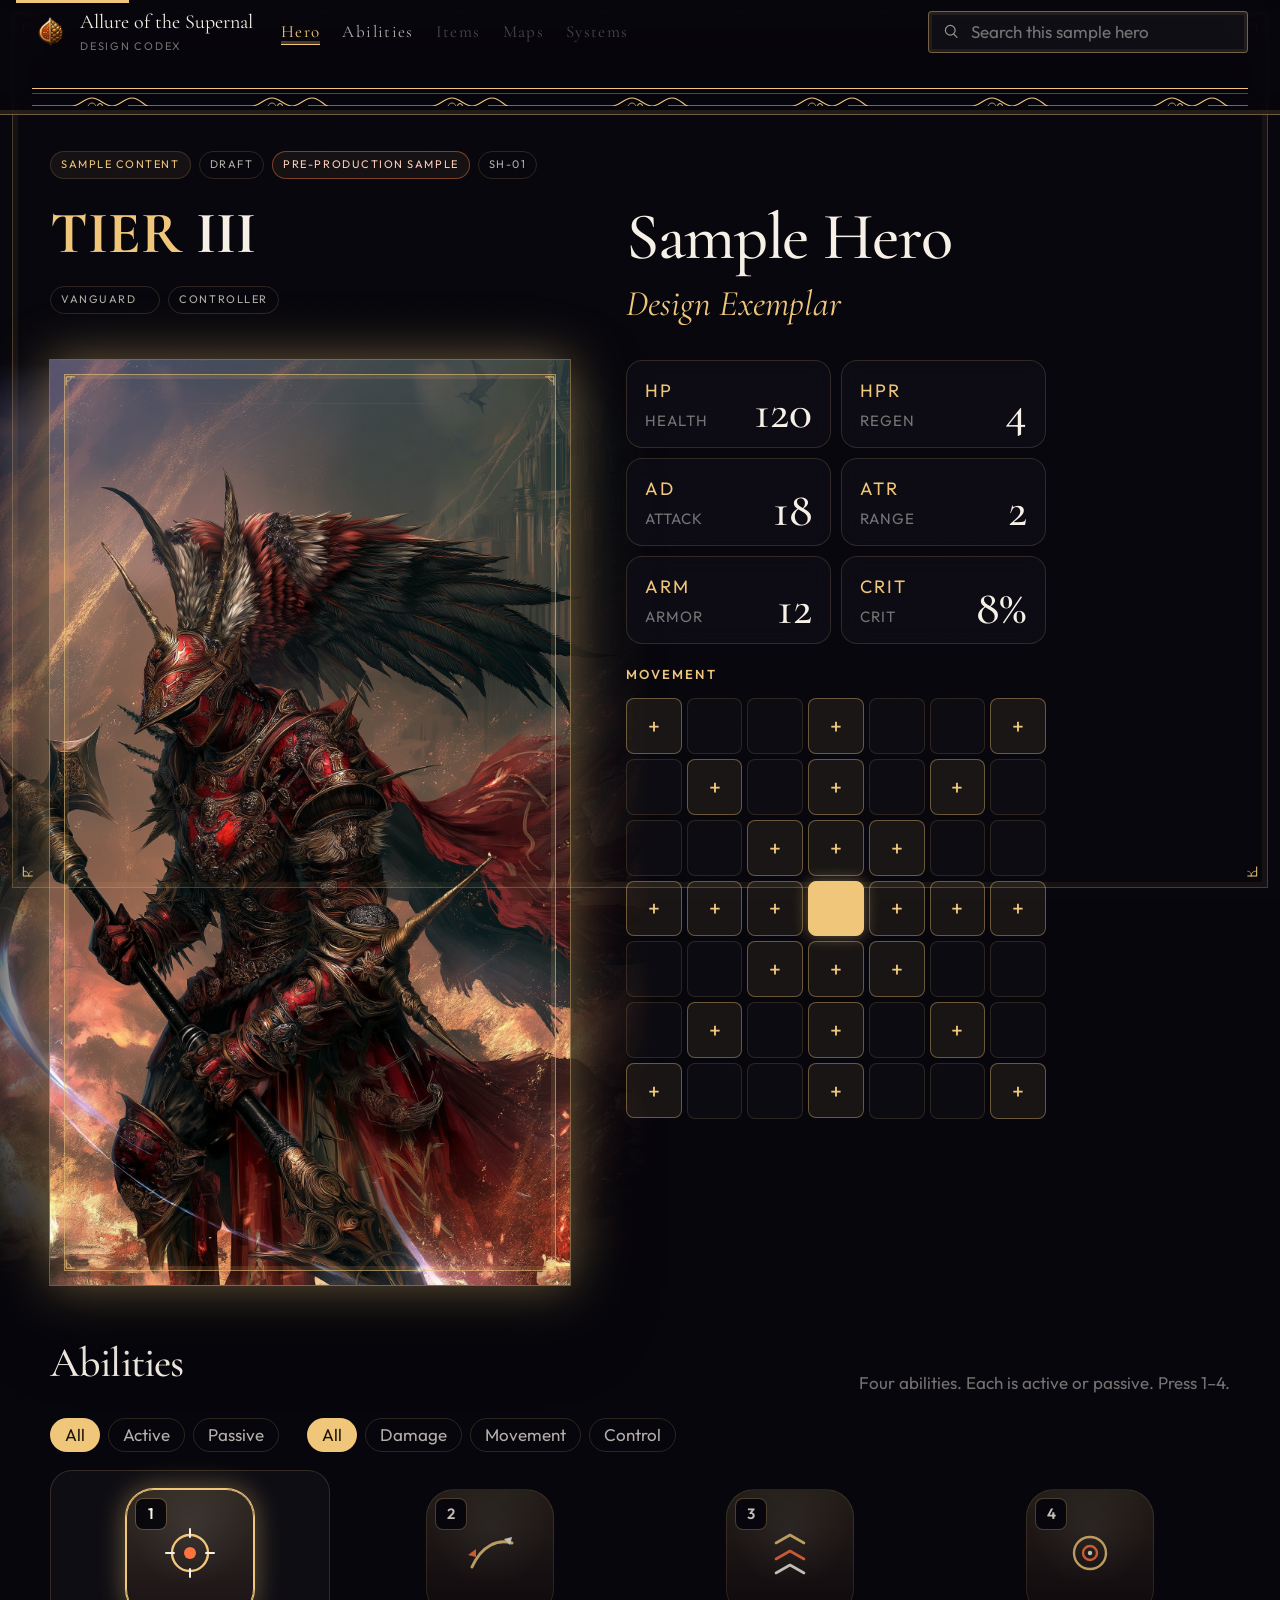
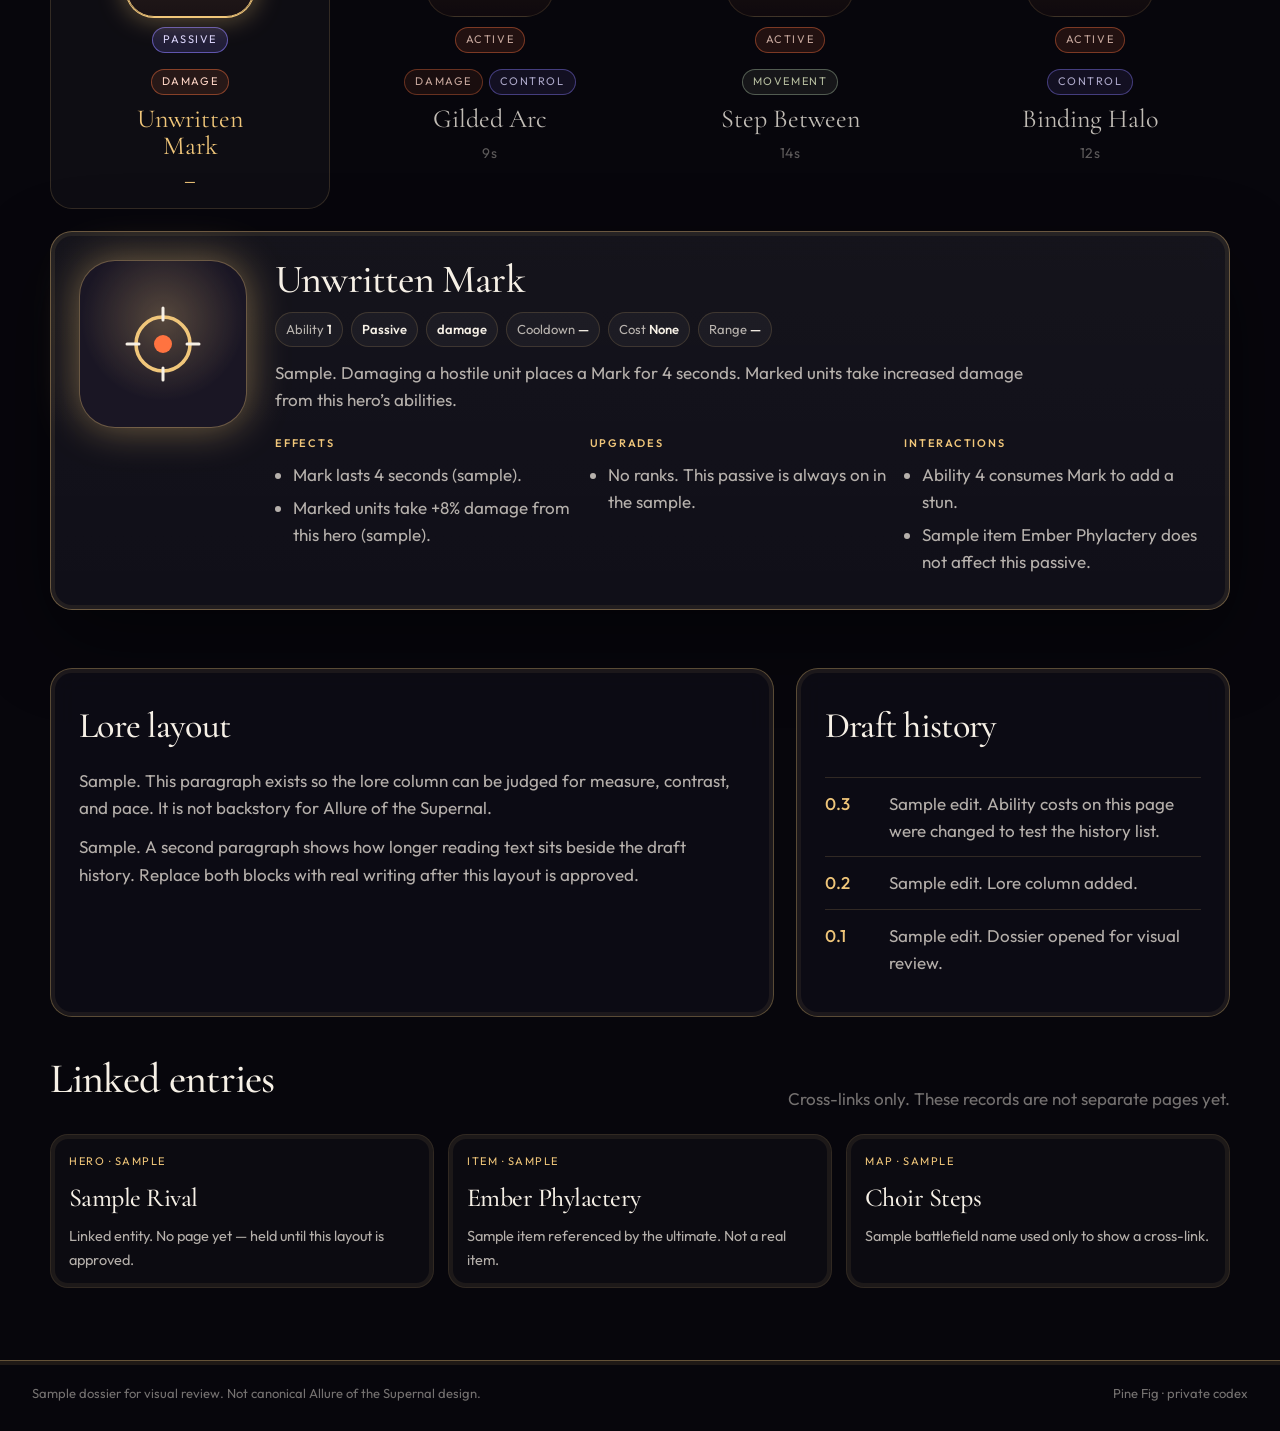
==== AOS wiki/index.html @ 6f5d619f "Initial commit of the Pine Fig studio website. Co-authored-by: Cursor <cursoragent@cursor.com>" ====
<!DOCTYPE html>
<html lang="en">
<head>
<meta charset="UTF-8">
<meta name="viewport" content="width=device-width, initial-scale=1.0">
<title>Sample Hero — Allure of the Supernal Codex</title>
<meta name="description" content="Sample hero page for the Allure of the Supernal design codex. Placeholder content for visual review, not canonical game design.">
<meta name="robots" content="noindex, nofollow">
<link rel="icon" href="../pinefig%20logo.png" type="image/png">
<link rel="preconnect" href="https://fonts.googleapis.com">
<link rel="preconnect" href="https://fonts.gstatic.com" crossorigin>
<link href="https://fonts.googleapis.com/css2?family=Cormorant+Garamond:ital,wght@0,500;0,600;0,700;1,500&family=Outfit:wght@300;400;500;600&display=swap" rel="stylesheet">
<link rel="stylesheet" href="css/design-system.css">
</head>
<body>
<a class="skip" href="#overview">Skip to hero</a>

<header class="nav">
  <a class="brand" href="index.html">
    <img src="../pinefig%20logo.png" alt="">
    <span>
      <span class="name">Allure of the Supernal</span>
      <span class="sub">Design codex</span>
    </span>
  </a>
  <nav class="nav-links" aria-label="Codex">
    <a href="#overview" aria-current="page">Hero</a>
    <a href="#abilities">Abilities</a>
    <span class="soon" title="Held until this hero page is approved">Items</span>
    <span class="soon" title="Held until this hero page is approved">Maps</span>
    <span class="soon" title="Held until this hero page is approved">Systems</span>
  </nav>
  <form class="search" role="search" onsubmit="return false">
    <svg viewBox="0 0 24 24" fill="none" aria-hidden="true"><circle cx="11" cy="11" r="6.5" stroke="currentColor" stroke-width="1.6"/><path d="M16 16.5L20 20.5" stroke="currentColor" stroke-width="1.6" stroke-linecap="round"/></svg>
    <label class="sr-only" for="codex-search">Search this sample hero</label>
    <input id="codex-search" data-search type="search" placeholder="Search this sample hero" autocomplete="off">
    <div class="search-results" data-results></div>
  </form>
</header>

<main>
  <section class="hero wrap" id="overview">
    <div class="kicker" data-kicker></div>
    <div class="title-row">
      <div class="tier-mark" data-tier></div>
      <div class="title-copy">
        <h1 data-name>Sample Hero</h1>
        <p class="epithet" data-epithet></p>
      </div>
    </div>
    <div class="profile-row">
      <div class="portrait-wash" data-wash aria-hidden="true"></div>
      <figure class="portrait" data-portrait></figure>
      <div class="profile-side">
        <div class="stat-sheet" data-snapshot></div>
        <div class="movement" data-movement></div>
      </div>
    </div>
  </section>

  <section class="section wrap" id="abilities">
    <div class="section-head">
      <h2>Abilities</h2>
      <p>Four abilities. Each is active or passive. Press 1–4.</p>
    </div>
    <div class="filters" data-filters>
      <div class="filter-set" data-filter-group="kind">
        <button type="button" data-filter="all" aria-pressed="true">All</button>
        <button type="button" data-filter="active" aria-pressed="false">Active</button>
        <button type="button" data-filter="passive" aria-pressed="false">Passive</button>
      </div>
      <div class="filter-set" data-filter-group="role">
        <button type="button" data-filter="all" aria-pressed="true">All</button>
        <button type="button" data-filter="damage" aria-pressed="false">Damage</button>
        <button type="button" data-filter="movement" aria-pressed="false">Movement</button>
        <button type="button" data-filter="control" aria-pressed="false">Control</button>
      </div>
    </div>
    <div class="ability-dock" data-dock role="tablist" aria-label="Sample abilities"></div>
    <article class="ability-card" data-card></article>
  </section>

  <section class="dossier wrap">
    <article class="panel" id="lore" data-lore></article>
    <article class="panel" id="stats" data-stats></article>
  </section>

  <section class="wrap">
    <div class="section-head">
      <h2>Linked entries</h2>
      <p>Cross-links only. These records are not separate pages yet.</p>
    </div>
    <div class="related" data-related></div>
  </section>
</main>

<footer class="site">
  <span>Sample dossier for visual review. Not canonical Allure of the Supernal design.</span>
  <span>Pine Fig · private codex</span>
</footer>

<script src="data/sample-hero.js"></script>
<script src="js/codex.js"></script>
</body>
</html>
---- AOS wiki/css/design-system.css ----
/* Allure of the Supernal — Design Codex
   Shared visual system for the private encyclopedia.
   First review surface: one sample hero. */

:root {
  --void: #07060c;
  --night: #100e18;
  --panel: rgba(16, 14, 24, 0.72);
  --panel-solid: #14121c;
  --cream: #f6f0e6;
  --cream-dim: rgba(246, 240, 230, 0.72);
  --cream-faint: rgba(246, 240, 230, 0.46);
  --line: rgba(240, 198, 122, 0.16);
  --line-strong: rgba(240, 198, 122, 0.38);
  --gold: #f0c67a;
  --gold-deep: #b8883e;
  --ember: #ff7340;
  --violet: #8b7cff;
  --shadow: 0 30px 80px rgba(0, 0, 0, 0.45);
  --radius: 22px;
  --nav-h: 76px;
  --accent: var(--gold);
  --accent-2: var(--ember);
  --glow: rgba(240, 198, 122, 0.45);
  --serif: "Cormorant Garamond", "Times New Roman", serif;
  --sans: "Outfit", "Segoe UI", sans-serif;
}

* { box-sizing: border-box; }
html { scroll-behavior: smooth; }
body {
  margin: 0;
  min-height: 100vh;
  background:
    radial-gradient(900px 520px at 85% -10%, rgba(255, 115, 64, 0.16), transparent 60%),
    radial-gradient(800px 480px at -10% 20%, rgba(139, 124, 255, 0.14), transparent 55%),
    var(--void);
  color: var(--cream);
  font-family: var(--sans);
  font-size: 17px;
  line-height: 1.6;
  font-weight: 400;
  -webkit-font-smoothing: antialiased;
}
body::before {
  content: "";
  pointer-events: none;
  position: fixed;
  inset: 0;
  opacity: 0.18;
  background-image: url("data:image/svg+xml,%3Csvg xmlns='http://www.w3.org/2000/svg' width='140' height='140'%3E%3Cfilter id='n'%3E%3CfeTurbulence type='fractalNoise' baseFrequency='.85' numOctaves='2' stitchTiles='stitch'/%3E%3C/filter%3E%3Crect width='140' height='140' filter='url(%23n)' opacity='.55'/%3E%3C/svg%3E");
  mix-blend-mode: overlay;
  z-index: 0;
}
body::after {
  content: "";
  pointer-events: none;
  position: fixed;
  inset: 12px;
  z-index: 4;
  border: 1px solid rgba(240, 198, 122, 0.28);
  box-shadow: inset 0 0 0 5px rgba(240, 198, 122, 0.06);
  background:
    url("data:image/svg+xml,%3Csvg xmlns='http://www.w3.org/2000/svg' viewBox='0 0 36 36'%3E%3Cpath d='M3 16V4h12' fill='none' stroke='%23f0c67a' stroke-width='1.3'/%3E%3Cpath d='M3 10c5 0 7-2 7-7' fill='none' stroke='%23f0c67a' stroke-width='1'/%3E%3Cpath d='M10 4c0 4 1.2 6 5 6' fill='none' stroke='%23e8b15a' stroke-width='.8'/%3E%3C/svg%3E") 8px 8px / 28px 28px no-repeat,
    url("data:image/svg+xml,%3Csvg xmlns='http://www.w3.org/2000/svg' viewBox='0 0 36 36'%3E%3Cpath d='M33 16V4H21' fill='none' stroke='%23f0c67a' stroke-width='1.3'/%3E%3Cpath d='M33 10c-5 0-7-2-7-7' fill='none' stroke='%23f0c67a' stroke-width='1'/%3E%3Cpath d='M26 4c0 4-1.2 6-5 6' fill='none' stroke='%23e8b15a' stroke-width='.8'/%3E%3C/svg%3E") calc(100% - 8px) 8px / 28px 28px no-repeat,
    url("data:image/svg+xml,%3Csvg xmlns='http://www.w3.org/2000/svg' viewBox='0 0 36 36'%3E%3Cpath d='M3 20v12h12' fill='none' stroke='%23f0c67a' stroke-width='1.3'/%3E%3Cpath d='M3 26c5 0 7 2 7 7' fill='none' stroke='%23f0c67a' stroke-width='1'/%3E%3Cpath d='M10 32c0-4 1.2-6 5-6' fill='none' stroke='%23e8b15a' stroke-width='.8'/%3E%3C/svg%3E") 8px calc(100% - 8px) / 28px 28px no-repeat,
    url("data:image/svg+xml,%3Csvg xmlns='http://www.w3.org/2000/svg' viewBox='0 0 36 36'%3E%3Cpath d='M33 20v12H21' fill='none' stroke='%23f0c67a' stroke-width='1.3'/%3E%3Cpath d='M33 26c-5 0-7 2-7 7' fill='none' stroke='%23f0c67a' stroke-width='1'/%3E%3Cpath d='M26 32c0-4-1.2-6-5-6' fill='none' stroke='%23e8b15a' stroke-width='.8'/%3E%3C/svg%3E") calc(100% - 8px) calc(100% - 8px) / 28px 28px no-repeat;
}
img { max-width: 100%; display: block; }
button, input { font: inherit; color: inherit; }
a { color: inherit; }
h1, h2, h3, .display {
  font-family: var(--serif);
  font-weight: 500;
  letter-spacing: -0.02em;
  margin: 0;
}

.skip {
  position: absolute;
  left: 16px;
  top: -40px;
  background: var(--gold);
  color: var(--void);
  padding: 8px 12px;
  z-index: 50;
}
.skip:focus { top: 12px; }
.sr-only {
  position: absolute;
  width: 1px;
  height: 1px;
  padding: 0;
  margin: -1px;
  overflow: hidden;
  clip: rect(0, 0, 0, 0);
  white-space: nowrap;
  border: 0;
}

/* ---------- nav ---------- */
.nav {
  position: sticky;
  top: 0;
  z-index: 30;
  height: auto;
  min-height: var(--nav-h);
  display: flex;
  flex-wrap: wrap;
  align-items: center;
  gap: 28px 28px;
  padding: 8px 32px 0;
  background: rgba(7, 6, 12, 0.78);
  backdrop-filter: blur(16px);
  border-bottom: 1px solid rgba(240, 198, 122, 0.45);
  box-shadow: inset 0 -4px 0 rgba(240, 198, 122, 0.12);
}
.nav::after {
  content: "";
  flex: 1 0 100%;
  height: 22px;
  margin: 0 0 8px;
  pointer-events: none;
  background:
    linear-gradient(var(--gold), var(--gold)) center 4px / 100% 1px no-repeat,
    linear-gradient(rgba(240, 198, 122, 0.35), rgba(240, 198, 122, 0.35)) center 9px / 100% 1px no-repeat,
    url("data:image/svg+xml,%3Csvg xmlns='http://www.w3.org/2000/svg' viewBox='0 0 180 22'%3E%3Cpath d='M0 11h62' stroke='%23f0c67a' stroke-width='1'/%3E%3Cpath d='M118 11h62' stroke='%23f0c67a' stroke-width='1'/%3E%3Cpath d='M62 11c8 0 12-8 20-8s12 8 20 8 12-8 20-8 12 8 16 8' fill='none' stroke='%23f0c67a' stroke-width='1.15'/%3E%3Cpath d='M78 11c2-4 6-4 8 0s6 4 8 0' fill='none' stroke='%23e8b15a' stroke-width='.8'/%3E%3Ccircle cx='90' cy='11' r='2.4' fill='none' stroke='%23f0c67a' stroke-width='1'/%3E%3C/svg%3E") center 11px / 180px 22px repeat-x;
}
.brand {
  display: flex;
  align-items: center;
  gap: 12px;
  text-decoration: none;
  min-width: max-content;
}
.brand img {
  width: 36px;
  height: 36px;
  border-radius: 8px;
  object-fit: cover;
}
.brand .name {
  font-family: var(--serif);
  font-size: 20px;
  line-height: 1;
}
.brand .sub {
  display: block;
  margin-top: 3px;
  font-family: var(--sans);
  font-size: 11px;
  letter-spacing: 0.16em;
  text-transform: uppercase;
  color: var(--cream-faint);
}
.nav-links {
  display: flex;
  gap: 22px;
  align-items: center;
}
.nav-links a,
.nav-links span {
  text-decoration: none;
  font-family: var(--serif);
  font-size: 17px;
  letter-spacing: 0.08em;
  color: var(--cream-dim);
}
.nav-links a[aria-current="page"] {
  color: var(--gold);
  box-shadow: inset 0 -1px 0 var(--gold), inset 0 -4px 0 rgba(240, 198, 122, 0.28);
}
.nav-links .soon {
  opacity: 0.38;
  cursor: default;
}
.search {
  margin-left: auto;
  position: relative;
  width: min(320px, 34vw);
}
.search input {
  width: 100%;
  height: 42px;
  border-radius: 4px;
  border: 1px solid rgba(240, 198, 122, 0.45);
  box-shadow: inset 0 0 0 3px rgba(240, 198, 122, 0.08);
  background: rgba(255, 255, 255, 0.04);
  padding: 0 16px 0 42px;
  outline: none;
}
.search input:focus { border-color: var(--line-strong); box-shadow: 0 0 0 4px rgba(240, 198, 122, 0.08); }
.search svg {
  position: absolute;
  left: 14px;
  top: 11px;
  width: 18px;
  height: 18px;
  opacity: 0.6;
}
.search-results {
  position: absolute;
  top: calc(100% + 8px);
  left: 0;
  right: 0;
  background: #16141f;
  border: 1px solid var(--line-strong);
  border-radius: 16px;
  padding: 8px;
  box-shadow: var(--shadow);
  display: none;
}
.search-results.open { display: block; }
.search-results button {
  width: 100%;
  text-align: left;
  background: transparent;
  border: 0;
  border-radius: 10px;
  padding: 10px 12px;
  cursor: pointer;
}
.search-results button:hover,
.search-results button:focus { background: rgba(240, 198, 122, 0.08); }
.search-results small {
  display: block;
  color: var(--cream-faint);
  letter-spacing: 0.08em;
  text-transform: uppercase;
  font-size: 10px;
}

/* ---------- layout ---------- */
.wrap {
  width: min(1180px, calc(100% - 64px));
  margin: 0 auto;
}
main { position: relative; z-index: 1; }

.kicker {
  display: flex;
  flex-wrap: wrap;
  gap: 8px;
  align-items: center;
  margin-bottom: 28px;
}
.chip {
  display: inline-flex;
  align-items: center;
  gap: 6px;
  height: 28px;
  padding: 0 10px;
  border-radius: 999px;
  border: 1px solid var(--line);
  background: rgba(240, 198, 122, 0.06);
  color: var(--gold);
  font-size: 11px;
  letter-spacing: 0.14em;
  text-transform: uppercase;
}
.chip.ghost {
  color: var(--cream-dim);
  background: transparent;
}
.chip.ember { color: #ffd0bf; border-color: rgba(255, 115, 64, 0.45); }

/* ---------- hero ---------- */
.hero {
  display: block;
  padding: 36px 0 8px;
}
.title-row,
.profile-row {
  display: grid;
  grid-template-columns: minmax(360px, 520px) minmax(0, 1fr);
  column-gap: 56px;
  align-items: start;
}
.title-row { margin-bottom: 28px; }
.title-copy { text-align: left; max-width: 420px; }
.hero h1 {
  font-size: clamp(52px, 5.2vw, 76px);
  line-height: 0.9;
  color: var(--cream);
  margin: 0;
}
.hero .epithet {
  margin: 8px 0 0;
  font-family: var(--serif);
  font-style: italic;
  font-size: clamp(26px, 3vw, 36px);
  color: var(--gold);
}
.tier-mark {
  display: flex;
  flex-direction: column;
  align-items: flex-start;
  gap: 12px;
}
.tier-line {
  display: flex;
  align-items: baseline;
  gap: 14px;
}
.tier-mark .tier-word,
.tier-mark .tier-num {
  font-family: var(--serif);
  font-size: clamp(46px, 4.6vw, 68px);
  font-weight: 700;
  font-style: normal;
  font-variant-numeric: lining-nums;
  line-height: 0.9;
  letter-spacing: 0;
}
.role-stack {
  display: grid;
  grid-template-columns: 1fr 1fr;
  gap: 8px;
  width: max-content;
  margin-top: 14px;
}
.tier-mark .tier-word {
  text-transform: uppercase;
  color: var(--gold);
}
.tier-mark .tier-num { color: var(--cream); }
.pips { display: inline-flex; gap: 7px; }
.pips i {
  width: 16px;
  height: 16px;
  border-radius: 4px;
  border: 1px solid var(--line-strong);
  background: transparent;
}
.pips i.on {
  background: var(--gold);
  border-color: var(--gold);
  box-shadow: 0 0 10px var(--glow);
}
.profile-row {
  position: relative;
  align-items: stretch;
  isolation: isolate;
}
.portrait-wash {
  position: absolute;
  inset: 0;
  z-index: 0;
  pointer-events: none;
  overflow: visible;
}
.portrait-wash img {
  position: absolute;
  opacity: 0.62;
  -webkit-mask-image:
    linear-gradient(to right, transparent 0%, #000 7%, #000 82%, transparent 100%),
    linear-gradient(to bottom, transparent 0%, #000 8%, #000 82%, transparent 100%);
  -webkit-mask-composite: source-in;
  mask-image:
    linear-gradient(to right, transparent 0%, #000 7%, #000 72%, transparent 100%),
    linear-gradient(to bottom, transparent 0%, #000 8%, #000 72%, transparent 100%);
  mask-composite: intersect;
}
.profile-side {
  display: flex;
  flex-direction: column;
  justify-content: flex-start;
  gap: 20px;
  min-width: 0;
  min-height: 100%;
  position: relative;
  z-index: 1;
}
.stat-sheet {
  display: flex;
  flex-direction: column;
  gap: 10px;
  width: 100%;
}
.stat-row {
  display: grid;
  grid-template-columns: 1fr 1fr;
  gap: 10px;
}
.stat-pill {
  display: flex;
  align-items: flex-end;
  justify-content: space-between;
  gap: 12px;
  padding: 16px 18px 14px;
  border-radius: 16px;
  background: var(--panel);
  border: 1px solid var(--line);
  backdrop-filter: blur(10px);
}
.stat-pill .code {
  display: block;
  font-size: 18px;
  letter-spacing: 0.12em;
  text-transform: uppercase;
  color: var(--gold);
}
.stat-pill .name {
  display: block;
  margin-top: 3px;
  font-size: 15px;
  letter-spacing: 0.06em;
  text-transform: uppercase;
  color: var(--cream-faint);
}
.stat-pill strong {
  font-family: var(--serif);
  font-size: 48px;
  font-weight: 500;
  line-height: 0.85;
}
.movement {
  position: relative;
  display: flex;
  flex-direction: column;
  align-items: flex-start;
  gap: 14px;
}
.movement p {
  position: fixed;
  z-index: 40;
  margin: 0;
  max-width: 260px;
  padding: 8px 12px;
  border-radius: 10px;
  border: 1px solid var(--line-strong);
  background: #16141f;
  color: var(--cream);
  font-size: 14px;
  line-height: 1.4;
  opacity: 0;
  pointer-events: none;
  transform: translate(-50%, calc(-100% - 14px));
}
.movement:hover p,
.movement:focus-within p { opacity: 1; }
.movement h3 {
  font-family: var(--sans);
  font-size: 13px;
  font-weight: 560;
  letter-spacing: 0.16em;
  text-transform: uppercase;
  color: var(--gold);
}
.board {
  display: grid;
  grid-template-columns: repeat(7, minmax(0, 1fr));
  width: min(100%, 420px);
  gap: 5px;
}
.stat-sheet { max-width: 420px; }
.board span {
  width: 100%;
  aspect-ratio: 1;
  display: grid;
  place-items: center;
  border-radius: 8px;
  border: 1px solid rgba(240, 198, 122, 0.14);
  background: rgba(255, 255, 255, 0.025);
  color: var(--gold);
  font-size: 22px;
  line-height: 1;
}
.board span.reach {
  border-color: var(--line-strong);
  background: rgba(240, 198, 122, 0.08);
}
.board span.origin {
  background: var(--gold);
  border-color: var(--gold);
  color: #1a140c;
  box-shadow: 0 0 16px var(--glow);
}

.portrait {
  position: relative;
  width: 100%;
  margin: 0;
  aspect-ratio: 9 / 16;
  height: auto;
  border-radius: 0;
  overflow: hidden;
  z-index: 1;
  box-shadow:
    0 0 0 1px var(--line-strong),
    0 0 48px var(--glow),
    var(--shadow);
}
.portrait img {
  position: absolute;
  inset: 0;
  width: 100%;
  height: 100%;
  object-fit: cover;
  object-position: center 18%;
  transform: none;
}
.portrait::before {
  content: "";
  position: absolute;
  inset: 14px;
  z-index: 2;
  pointer-events: none;
  box-shadow: inset 0 0 0 1px rgba(240, 198, 122, 0.55), inset 0 0 0 5px rgba(240, 198, 122, 0.12);
  background:
    url("data:image/svg+xml,%3Csvg xmlns='http://www.w3.org/2000/svg' viewBox='0 0 36 36'%3E%3Cpath d='M3 16V4h12' fill='none' stroke='%23f0c67a' stroke-width='1.3'/%3E%3Cpath d='M3 10c5 0 7-2 7-7' fill='none' stroke='%23f0c67a' stroke-width='1'/%3E%3C/svg%3E") 0 0 / 26px 26px no-repeat,
    url("data:image/svg+xml,%3Csvg xmlns='http://www.w3.org/2000/svg' viewBox='0 0 36 36'%3E%3Cpath d='M33 16V4H21' fill='none' stroke='%23f0c67a' stroke-width='1.3'/%3E%3Cpath d='M33 10c-5 0-7-2-7-7' fill='none' stroke='%23f0c67a' stroke-width='1'/%3E%3C/svg%3E") 100% 0 / 26px 26px no-repeat,
    url("data:image/svg+xml,%3Csvg xmlns='http://www.w3.org/2000/svg' viewBox='0 0 36 36'%3E%3Cpath d='M3 20v12h12' fill='none' stroke='%23f0c67a' stroke-width='1.3'/%3E%3Cpath d='M3 26c5 0 7 2 7 7' fill='none' stroke='%23f0c67a' stroke-width='1'/%3E%3C/svg%3E") 0 100% / 26px 26px no-repeat,
    url("data:image/svg+xml,%3Csvg xmlns='http://www.w3.org/2000/svg' viewBox='0 0 36 36'%3E%3Cpath d='M33 20v12H21' fill='none' stroke='%23f0c67a' stroke-width='1.3'/%3E%3Cpath d='M33 26c-5 0-7 2-7 7' fill='none' stroke='%23f0c67a' stroke-width='1'/%3E%3C/svg%3E") 100% 100% / 26px 26px no-repeat;
}
/* ---------- abilities ---------- */
.section {
  padding: 36px 0 10px;
}
.section-head {
  display: flex;
  justify-content: space-between;
  align-items: flex-end;
  gap: 20px;
  margin-bottom: 22px;
}
.section-head h2 { font-size: 42px; }
.section-head p { margin: 0; color: var(--cream-faint); max-width: 42ch; text-align: right; }
.filters {
  display: flex;
  flex-wrap: wrap;
  align-items: center;
  gap: 18px 28px;
  margin-bottom: 18px;
}
.filter-set { display: flex; flex-wrap: wrap; gap: 8px; }
.filters button {
  height: 34px;
  padding: 0 14px;
  border-radius: 999px;
  border: 1px solid var(--line);
  background: transparent;
  color: var(--cream-dim);
  cursor: pointer;
}
.filters button[aria-pressed="true"] {
  background: var(--gold);
  color: #1a140c;
  border-color: transparent;
}

.ability-dock {
  display: grid;
  grid-template-columns: repeat(4, minmax(0, 1fr));
  gap: 28px 20px;
  align-items: start;
  margin-top: 8px;
}
.ability-key {
  appearance: none;
  width: 100%;
  padding: 18px 12px 16px;
  border: 1px solid transparent;
  border-radius: 22px;
  background: transparent;
  cursor: pointer;
  display: flex;
  flex-direction: column;
  align-items: center;
  gap: 10px;
  text-align: center;
  opacity: 0.78;
  transition: opacity 0.2s ease, border-color 0.2s ease, background 0.2s ease;
}
.ability-key:hover { opacity: 1; }
.ability-key[aria-pressed="true"] {
  opacity: 1;
  border-color: var(--line);
  background: rgba(255, 255, 255, 0.03);
}
.ability-key .icon {
  position: relative;
  width: 128px;
  height: 128px;
  border-radius: 28px;
  display: grid;
  place-items: center;
  background:
    radial-gradient(circle at 50% 30%, rgba(255, 255, 255, 0.08), transparent 55%),
    linear-gradient(180deg, rgba(240, 198, 122, 0.16), rgba(255, 115, 64, 0.05));
  border: 1px solid var(--line);
}
.ability-key[aria-pressed="true"] .icon {
  border-color: var(--gold);
  box-shadow: 0 0 0 1px var(--gold), 0 0 28px var(--glow);
}
.ability-key svg { width: 64px; height: 64px; }
.slot-square {
  position: absolute;
  top: 8px;
  left: 8px;
  width: 32px;
  height: 32px;
  border-radius: 8px;
  display: flex;
  align-items: center;
  justify-content: center;
  padding: 0;
  font-family: var(--sans);
  font-size: 15px;
  font-weight: 600;
  font-variant-numeric: lining-nums;
  line-height: 1;
  color: var(--cream);
  background: rgba(7, 6, 12, 0.92);
  border: 1px solid var(--line-strong);
}
.tag-groups {
  display: flex;
  flex-direction: column;
  align-items: center;
  gap: 16px;
}
.tag-row {
  display: flex;
  flex-wrap: wrap;
  justify-content: center;
  gap: 6px;
}
.ability-key .kind,
.ability-key .tag {
  display: inline-flex;
  align-items: center;
  justify-content: center;
  height: 26px;
  padding: 0 10px;
  border-radius: 999px;
  border: 1px solid var(--line);
  font-size: 11px;
  letter-spacing: 0.14em;
  text-transform: uppercase;
}
.ability-key .tag-damage {
  color: #ffd7c8;
  border-color: rgba(255, 115, 64, 0.45);
  background: rgba(255, 115, 64, 0.1);
}
.ability-key .tag-movement {
  color: #e7f0c8;
  border-color: rgba(169, 191, 160, 0.55);
  background: rgba(169, 191, 160, 0.12);
}
.ability-key .tag-control {
  color: #ddd7ff;
  border-color: rgba(139, 124, 255, 0.55);
  background: rgba(139, 124, 255, 0.12);
}
.ability-key[data-kind="active"] .kind {
  color: #ffd7c8;
  border-color: rgba(255, 115, 64, 0.55);
  background: rgba(255, 115, 64, 0.14);
}
.ability-key[data-kind="passive"] .kind {
  color: #ddd7ff;
  border-color: rgba(139, 124, 255, 0.6);
  background: rgba(139, 124, 255, 0.16);
}
.ability-key .ability-name {
  display: block;
  margin: 0;
  max-width: 12ch;
  font-family: var(--serif);
  font-size: 26px;
  line-height: 1.05;
  color: var(--cream);
}
.ability-key .ability-cd {
  display: block;
  margin: 0;
  font-size: 14px;
  letter-spacing: 0.04em;
  color: var(--cream-faint);
}
.ability-key[aria-pressed="true"] .ability-name,
.ability-key[aria-pressed="true"] .ability-cd { color: var(--gold); }
.ability-key.is-dim { opacity: 0.38; }

.ability-card {
  margin-top: 22px;
  display: grid;
  grid-template-columns: 168px 1fr;
  gap: 28px;
  padding: 28px;
  border-radius: var(--radius);
  background:
    linear-gradient(180deg, rgba(255, 255, 255, 0.035), rgba(255, 255, 255, 0.015)),
    var(--panel);
  border: 1px solid rgba(240, 198, 122, 0.4);
  box-shadow: var(--shadow), inset 0 0 0 4px rgba(240, 198, 122, 0.08);
  backdrop-filter: blur(18px);
  min-height: 320px;
}
.ability-card .hero-icon {
  width: 168px;
  height: 168px;
  border-radius: 36px;
  display: grid;
  place-items: center;
  background:
    radial-gradient(circle at 50% 35%, rgba(240, 198, 122, 0.28), transparent 60%),
    #1a1624;
  border: 1px solid var(--line-strong);
  box-shadow: 0 0 40px var(--glow);
}
.ability-card .hero-icon svg { width: 96px; height: 96px; }
.ability-card h3 {
  font-size: 40px;
  line-height: 0.95;
}
.meta {
  display: flex;
  flex-wrap: wrap;
  gap: 8px;
  margin: 14px 0 12px;
}
.meta span {
  padding: 6px 10px;
  border-radius: 999px;
  background: rgba(255, 255, 255, 0.04);
  border: 1px solid var(--line);
  font-size: 13px;
  color: var(--cream-dim);
}
.meta strong { color: var(--cream); font-weight: 560; }
.ability-card .desc { margin: 0; max-width: 68ch; color: var(--cream-dim); }
.detail-grid {
  display: grid;
  grid-template-columns: repeat(3, 1fr);
  gap: 18px;
  margin-top: 22px;
}
.detail-grid h4 {
  margin: 0 0 8px;
  font-family: var(--sans);
  font-size: 11px;
  font-weight: 560;
  letter-spacing: 0.16em;
  text-transform: uppercase;
  color: var(--gold);
}
.detail-grid ul { margin: 0; padding-left: 18px; color: var(--cream-dim); }
.detail-grid li { margin: 6px 0; }
.ability-card.is-fading { opacity: 0.35; }
@media (prefers-reduced-motion: no-preference) {
  .ability-card { transition: opacity 0.18s ease; }
}

/* ---------- dossier ---------- */
.dossier {
  display: grid;
  grid-template-columns: 1.25fr 0.75fr;
  gap: 22px;
  padding: 48px 0 28px;
}
.panel,
.related article {
  box-shadow: inset 0 0 0 4px rgba(240, 198, 122, 0.07);
}
.panel {
  padding: 28px;
  border-radius: var(--radius);
  background: var(--panel);
  border: 1px solid rgba(240, 198, 122, 0.34);
  backdrop-filter: blur(14px);
}
.panel h2 { font-size: 36px; margin-bottom: 12px; }
.panel p { color: var(--cream-dim); margin: 0 0 12px; }
.meters { display: flex; flex-direction: column; gap: 14px; margin-top: 8px; }
.meter { display: grid; grid-template-columns: 92px 1fr 36px; gap: 10px; align-items: center; }
.meter span { font-size: 13px; letter-spacing: 0.08em; text-transform: uppercase; color: var(--cream-faint); }
.meter i {
  display: block;
  height: 8px;
  border-radius: 99px;
  background: rgba(255, 255, 255, 0.06);
  overflow: hidden;
}
.meter i b {
  display: block;
  height: 100%;
  width: 0;
  border-radius: inherit;
  background: linear-gradient(90deg, var(--gold-deep), var(--gold), var(--ember));
  box-shadow: 0 0 12px var(--glow);
}
.meter em { font-style: normal; font-variant-numeric: tabular-nums; color: var(--cream); }

.history { margin-top: 22px; }
.history ol { list-style: none; margin: 12px 0 0; padding: 0; }
.history li {
  display: grid;
  grid-template-columns: 52px 1fr;
  gap: 12px;
  padding: 12px 0;
  border-top: 1px solid var(--line);
  color: var(--cream-dim);
}
.history li strong { color: var(--gold); font-weight: 500; }

.related {
  display: grid;
  grid-template-columns: repeat(3, 1fr);
  gap: 14px;
  padding-bottom: 72px;
}
.related article {
  padding: 18px 18px 16px;
  border-radius: 18px;
  border: 1px solid var(--line);
  background: rgba(255, 255, 255, 0.025);
}
.related .type {
  font-size: 11px;
  letter-spacing: 0.14em;
  text-transform: uppercase;
  color: var(--gold);
}
.related h3 { font-size: 26px; margin: 6px 0; }
.related p { margin: 0; color: var(--cream-dim); font-size: 14.5px; }

footer.site {
  position: relative;
  z-index: 1;
  border-top: 1px solid rgba(240, 198, 122, 0.4);
  box-shadow: inset 0 4px 0 rgba(240, 198, 122, 0.1);
  padding: 22px 32px 28px;
  display: flex;
  justify-content: space-between;
  gap: 16px;
  flex-wrap: wrap;
  color: var(--cream-faint);
  font-size: 13px;
}

@media (max-width: 980px) {
  .profile-row, .dossier, .ability-card, .detail-grid, .related, .ability-dock { grid-template-columns: 1fr; justify-content: stretch; }
  .hero { min-height: 0; }
  .portrait { max-width: 420px; aspect-ratio: 9 / 16; height: auto; }
  .portrait img { position: absolute; min-height: 0; height: 100%; }
  .title-row { grid-template-columns: 1fr; }
  .title-copy { grid-column: auto; text-align: left; }
  .section-head { flex-direction: column; align-items: flex-start; }
  .section-head p { text-align: left; }
  .ability-dock { overflow-x: visible; }
  .nav { height: auto; flex-wrap: wrap; padding: 14px 18px; gap: 12px; }
  .search { width: 100%; margin-left: 0; }
  .wrap { width: min(1180px, calc(100% - 36px)); }
}
@media (max-width: 640px) {
  .nav-links { display: none; }
  .hero h1 { font-size: 64px; }
}
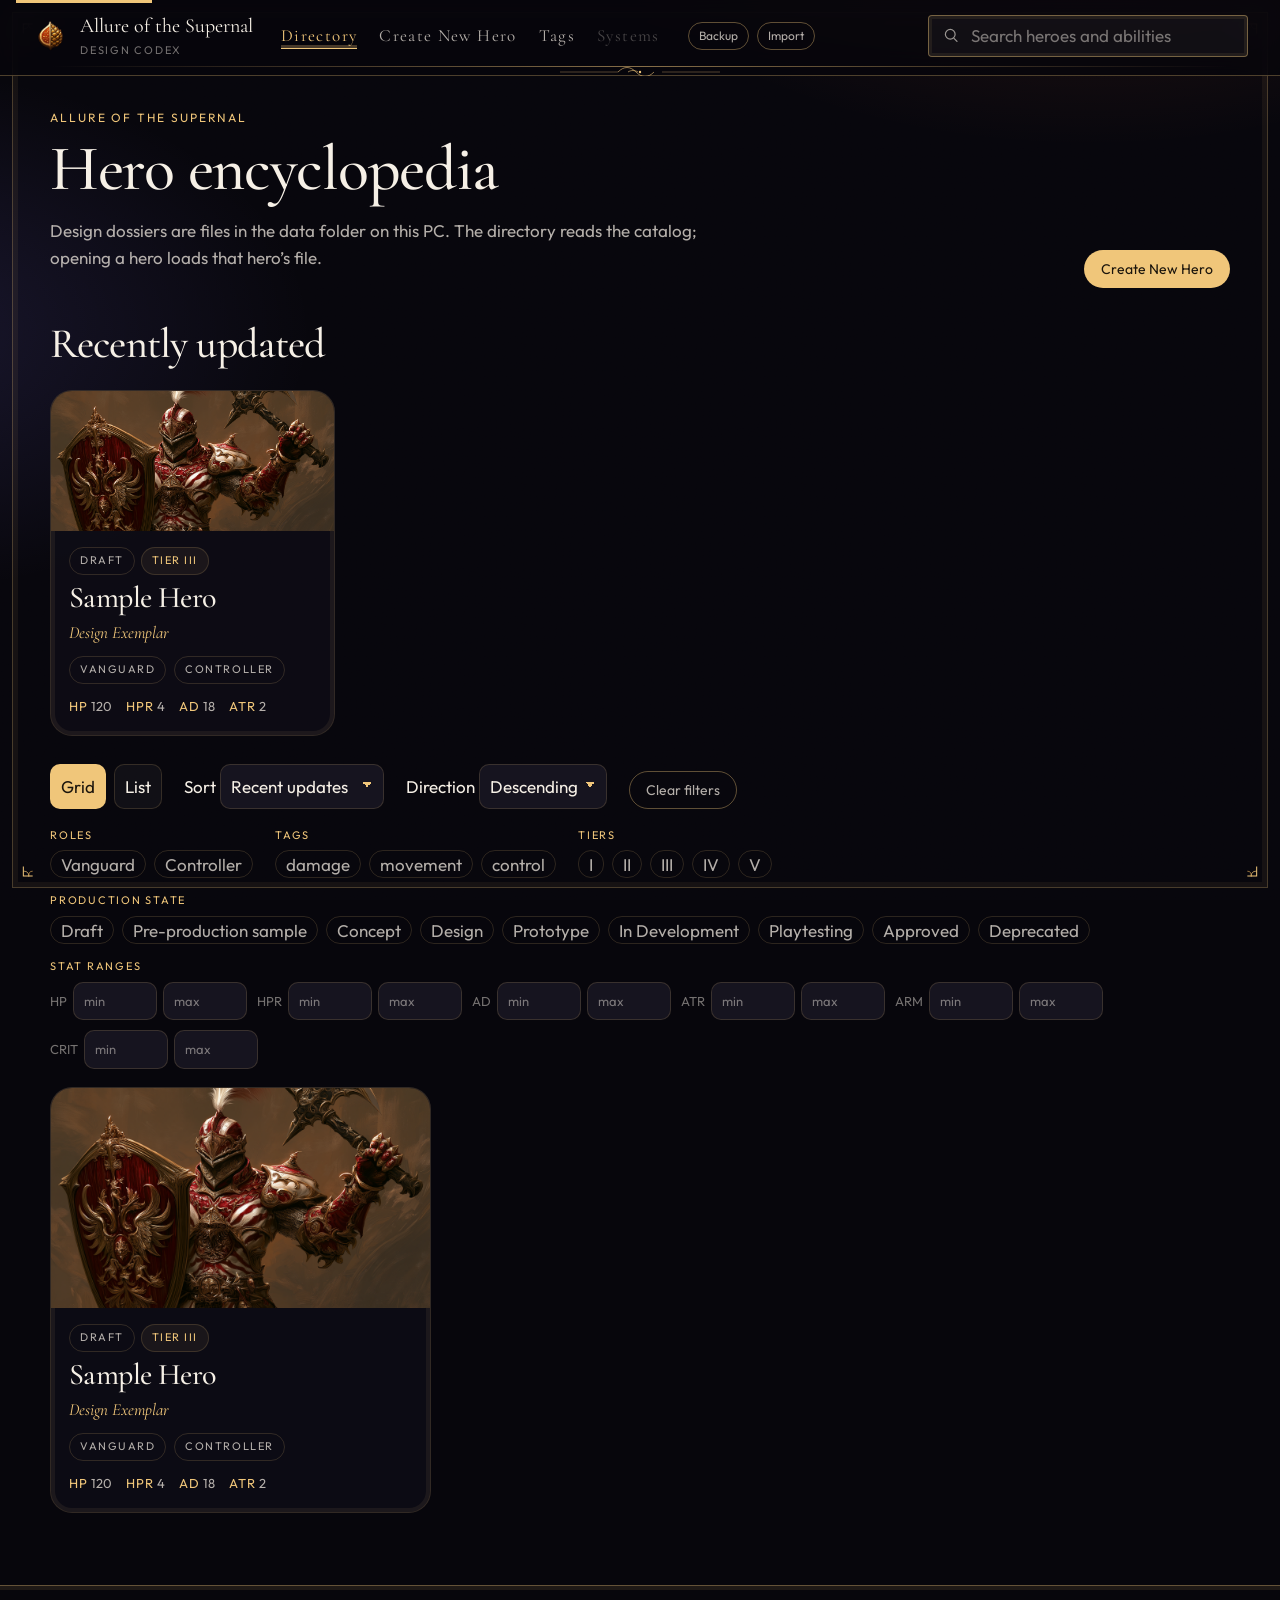
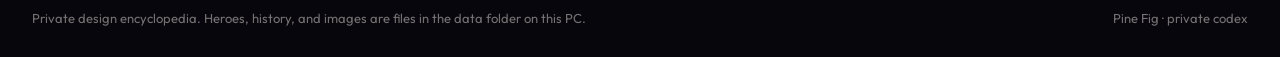
==== commit 085943bb: "Add AOS wiki app: hero pages, editor, history, search and local server Splits the wiki into modules " ====
--- a/AOS wiki/index.html
+++ b/AOS wiki/index.html
@@ -3,20 +3,29 @@
 <head>
 <meta charset="UTF-8">
 <meta name="viewport" content="width=device-width, initial-scale=1.0">
-<title>Sample Hero — Allure of the Supernal Codex</title>
-<meta name="description" content="Sample hero page for the Allure of the Supernal design codex. Placeholder content for visual review, not canonical game design.">
+<title>Hero encyclopedia — Allure of the Supernal Codex</title>
+<meta name="description" content="Private design encyclopedia for Allure of the Supernal. Heroes are files in the data folder on this PC.">
 <meta name="robots" content="noindex, nofollow">
 <link rel="icon" href="../pinefig%20logo.png" type="image/png">
 <link rel="preconnect" href="https://fonts.googleapis.com">
 <link rel="preconnect" href="https://fonts.gstatic.com" crossorigin>
 <link href="https://fonts.googleapis.com/css2?family=Cormorant+Garamond:ital,wght@0,500;0,600;0,700;1,500&family=Outfit:wght@300;400;500;600&display=swap" rel="stylesheet">
 <link rel="stylesheet" href="css/design-system.css">
+<link rel="stylesheet" href="css/editor.css">
 </head>
 <body>
-<a class="skip" href="#overview">Skip to hero</a>
+<svg aria-hidden="true" focusable="false" width="0" height="0" style="position:absolute;overflow:hidden">
+  <filter id="rim-ripple" x="-10%" y="-10%" width="120%" height="120%" color-interpolation-filters="sRGB">
+    <feTurbulence type="fractalNoise" baseFrequency="0.018 0.03" numOctaves="2" seed="2" result="noise">
+      <animate attributeName="baseFrequency" values="0.016 0.028;0.024 0.018;0.016 0.028" dur="14s" repeatCount="indefinite"/>
+    </feTurbulence>
+    <feDisplacementMap in="SourceGraphic" in2="noise" scale="6" xChannelSelector="R" yChannelSelector="G"/>
+  </filter>
+</svg>
+<a class="skip" href="#view">Skip to content</a>
 
 <header class="nav">
-  <a class="brand" href="index.html">
+  <a class="brand" href="#/">
     <img src="../pinefig%20logo.png" alt="">
     <span>
       <span class="name">Allure of the Supernal</span>
@@ -24,21 +33,32 @@
     </span>
   </a>
   <nav class="nav-links" aria-label="Codex">
-    <a href="#overview" aria-current="page">Hero</a>
-    <a href="#abilities">Abilities</a>
-    <span class="soon" title="Held until this hero page is approved">Items</span>
-    <span class="soon" title="Held until this hero page is approved">Maps</span>
-    <span class="soon" title="Held until this hero page is approved">Systems</span>
+    <a href="#/" data-nav="home">Directory</a>
+    <a href="#/create" data-nav="create">Create New Hero</a>
+    <a href="#/taxonomy" data-nav="taxonomy">Tags</a>
+    <span class="soon" title="Held until this layout is approved">Systems</span>
   </nav>
+  <div class="nav-actions">
+    <button type="button" class="btn tiny ghost" data-export title="Download a JSON copy of the data folder">Backup</button>
+    <button type="button" class="btn tiny ghost" data-import title="Replace the data folder from a backup file">Import</button>
+    <input data-import-file type="file" accept="application/json,.json" hidden>
+  </div>
   <form class="search" role="search" onsubmit="return false">
     <svg viewBox="0 0 24 24" fill="none" aria-hidden="true"><circle cx="11" cy="11" r="6.5" stroke="currentColor" stroke-width="1.6"/><path d="M16 16.5L20 20.5" stroke="currentColor" stroke-width="1.6" stroke-linecap="round"/></svg>
-    <label class="sr-only" for="codex-search">Search this sample hero</label>
-    <input id="codex-search" data-search type="search" placeholder="Search this sample hero" autocomplete="off">
+    <label class="sr-only" for="codex-search">Search the encyclopedia</label>
+    <input id="codex-search" data-search type="search" placeholder="Search heroes and abilities" autocomplete="off">
     <div class="search-results" data-results></div>
   </form>
 </header>
 
-<main>
+<main id="view"></main>
+
+<template id="tpl-hero">
+  <div class="wrap">
+    <div class="crumbs" data-crumbs></div>
+    <div class="page-tools" data-tools></div>
+    <div class="notice" data-banner hidden></div>
+  </div>
   <section class="hero wrap" id="overview">
     <div class="kicker" data-kicker></div>
     <div class="title-row">
@@ -76,7 +96,7 @@
         <button type="button" data-filter="control" aria-pressed="false">Control</button>
       </div>
     </div>
-    <div class="ability-dock" data-dock role="tablist" aria-label="Sample abilities"></div>
+    <div class="ability-dock" data-dock role="tablist" aria-label="Hero abilities"></div>
     <article class="ability-card" data-card></article>
   </section>
 
@@ -88,18 +108,37 @@
   <section class="wrap">
     <div class="section-head">
       <h2>Linked entries</h2>
-      <p>Cross-links only. These records are not separate pages yet.</p>
+      <p>Stable ID links. Renames do not break references.</p>
     </div>
     <div class="related" data-related></div>
   </section>
-</main>
+</template>
 
 <footer class="site">
-  <span>Sample dossier for visual review. Not canonical Allure of the Supernal design.</span>
+  <span>Private design encyclopedia. Heroes, history, and images are files in the data folder on this PC.</span>
   <span>Pine Fig · private codex</span>
 </footer>
 
+<div id="modal-root"></div>
+<div id="toast-root"></div>
+
+<!-- Seed template, then store/render modules. data/bundle.js lets this file open directly. python server.py writes saves into data/. -->
 <script src="data/sample-hero.js"></script>
-<script src="js/codex.js"></script>
+<script src="data/bundle.js"></script>
+<script src="js/version.js"></script>
+<script src="js/schema.js"></script>
+<script src="js/diff.js"></script>
+<script src="js/store.js"></script>
+<script src="js/seed.js"></script>
+<script src="js/import-csv.js"></script>
+<script src="js/ui.js"></script>
+<script src="js/hero-page.js"></script>
+<script src="js/search.js"></script>
+<script src="js/home.js"></script>
+<script src="js/history-view.js"></script>
+<script src="js/taxonomy.js"></script>
+<script src="js/editor.js"></script>
+<script src="js/router.js"></script>
+<script src="js/app.js"></script>
 </body>
 </html>
--- a/AOS wiki/css/design-system.css
+++ b/AOS wiki/css/design-system.css
@@ -108,23 +108,28 @@
   display: flex;
   flex-wrap: wrap;
   align-items: center;
-  gap: 28px 28px;
-  padding: 8px 32px 0;
-  background: rgba(7, 6, 12, 0.78);
+  gap: 20px 28px;
+  padding: 10px 32px 14px;
+  background: rgba(7, 6, 12, 0.82);
   backdrop-filter: blur(16px);
-  border-bottom: 1px solid rgba(240, 198, 122, 0.45);
-  box-shadow: inset 0 -4px 0 rgba(240, 198, 122, 0.12);
+  border-bottom: 1px solid rgba(240, 198, 122, 0.3);
 }
 .nav::after {
   content: "";
-  flex: 1 0 100%;
-  height: 22px;
-  margin: 0 0 8px;
+  position: absolute;
+  left: 0;
+  right: 0;
+  bottom: -1px;
   pointer-events: none;
+  height: 10px;
   background:
-    linear-gradient(var(--gold), var(--gold)) center 4px / 100% 1px no-repeat,
-    linear-gradient(rgba(240, 198, 122, 0.35), rgba(240, 198, 122, 0.35)) center 9px / 100% 1px no-repeat,
-    url("data:image/svg+xml,%3Csvg xmlns='http://www.w3.org/2000/svg' viewBox='0 0 180 22'%3E%3Cpath d='M0 11h62' stroke='%23f0c67a' stroke-width='1'/%3E%3Cpath d='M118 11h62' stroke='%23f0c67a' stroke-width='1'/%3E%3Cpath d='M62 11c8 0 12-8 20-8s12 8 20 8 12-8 20-8 12 8 16 8' fill='none' stroke='%23f0c67a' stroke-width='1.15'/%3E%3Cpath d='M78 11c2-4 6-4 8 0s6 4 8 0' fill='none' stroke='%23e8b15a' stroke-width='.8'/%3E%3Ccircle cx='90' cy='11' r='2.4' fill='none' stroke='%23f0c67a' stroke-width='1'/%3E%3C/svg%3E") center 11px / 180px 22px repeat-x;
+    linear-gradient(90deg,
+      transparent 0%,
+      rgba(240, 198, 122, 0.0) 4%,
+      rgba(240, 198, 122, 0.55) 50%,
+      rgba(240, 198, 122, 0.0) 96%,
+      transparent 100%) left top / 100% 1px no-repeat,
+    url("data:image/svg+xml,%3Csvg xmlns='http://www.w3.org/2000/svg' viewBox='0 0 160 10' preserveAspectRatio='xMidYMid meet'%3E%3Cpath d='M0 5h58M102 5h58' stroke='%23f0c67a' stroke-opacity='.55' stroke-width='.6'/%3E%3Cpath d='M58 5c6-6 12-6 18 0s12 6 18 0M68 5c3-2 7-2 10 0' fill='none' stroke='%23f0c67a' stroke-opacity='.85' stroke-width='.7'/%3E%3Ccircle cx='80' cy='5' r='1.2' fill='%23f0c67a'/%3E%3C/svg%3E") center 1px / 160px 10px no-repeat;
 }
 .brand {
   display: flex;
@@ -352,6 +357,7 @@
 .portrait-wash img {
   position: absolute;
   opacity: 0.62;
+  filter: url(#rim-ripple);
   -webkit-mask-image:
     linear-gradient(to right, transparent 0%, #000 7%, #000 82%, transparent 100%),
     linear-gradient(to bottom, transparent 0%, #000 8%, #000 82%, transparent 100%);
@@ -500,6 +506,13 @@
   object-position: center 18%;
   transform: none;
 }
+.portrait-rim {
+  z-index: 1;
+  pointer-events: none;
+  filter: url(#rim-ripple);
+  -webkit-mask-image: radial-gradient(ellipse 72% 78% at 50% 50%, transparent 68%, #000 88%, #000 100%);
+  mask-image: radial-gradient(ellipse 72% 78% at 50% 50%, transparent 68%, #000 88%, #000 100%);
+}
 .portrait::before {
   content: "";
   position: absolute;
@@ -860,3 +873,7 @@
   .nav-links { display: none; }
   .hero h1 { font-size: 64px; }
 }
+@media (prefers-reduced-motion: reduce) {
+  .portrait-rim { display: none; }
+  .portrait-wash img { filter: none; }
+}
--- a/AOS wiki/css/editor.css
+++ b/AOS wiki/css/editor.css
@@ -0,0 +1,568 @@
+/* Additive encyclopedia chrome. Tokens come from design-system.css. */
+
+:root {
+  --nav-full-h: 92px;
+  --surface-dark: #16141f;
+  --surface-dark-2: #1b1826;
+}
+
+.ability-dock {
+  grid-template-columns: repeat(auto-fit, minmax(220px, 1fr));
+}
+
+#view { min-height: 60vh; }
+
+/* ---- native-widget visibility fixes (force dark palette) ---- */
+input, textarea, select, button {
+  accent-color: var(--gold);
+}
+main input[type="text"],
+main input[type="search"],
+main input[type="number"],
+main input[type="email"],
+main input:not([type]),
+main textarea,
+main select,
+.modal input[type="text"],
+.modal input[type="search"],
+.modal input[type="number"],
+.modal input[type="email"],
+.modal input:not([type]),
+.modal textarea,
+.modal select,
+.edit-bar input,
+.edit-bar select,
+.edit-bar textarea {
+  color: var(--cream);
+  background: var(--surface-dark);
+  border: 1px solid var(--line);
+  border-radius: 10px;
+  padding: 8px 10px;
+  color-scheme: dark;
+}
+input::placeholder, textarea::placeholder { color: var(--cream-faint); }
+main select, .modal select, .edit-bar select {
+  appearance: none;
+  background-image:
+    linear-gradient(45deg, transparent 50%, var(--gold) 50%),
+    linear-gradient(135deg, var(--gold) 50%, transparent 50%);
+  background-position:
+    calc(100% - 16px) calc(50% - 2px),
+    calc(100% - 11px) calc(50% - 2px);
+  background-size: 5px 5px, 5px 5px;
+  background-repeat: no-repeat;
+  padding-right: 28px;
+}
+select option {
+  background-color: var(--surface-dark);
+  color: var(--cream);
+}
+main input:focus, main textarea:focus, main select:focus,
+.modal input:focus, .modal textarea:focus, .modal select:focus,
+.edit-bar input:focus {
+  outline: 2px solid var(--line-strong);
+  outline-offset: 1px;
+  border-color: var(--gold);
+}
+input[type="checkbox"] {
+  width: 16px;
+  height: 16px;
+  margin: 0;
+  accent-color: var(--gold);
+  border: 1px solid var(--line-strong);
+  background: var(--surface-dark);
+}
+
+.crumbs {
+  display: flex;
+  flex-wrap: wrap;
+  gap: 8px;
+  align-items: center;
+  margin: 16px 0 8px;
+  color: var(--cream-faint);
+  font-size: 13px;
+  letter-spacing: 0.08em;
+  text-transform: uppercase;
+}
+.crumbs a { color: var(--gold); text-decoration: none; }
+.page-tools {
+  display: flex;
+  flex-wrap: wrap;
+  gap: 8px;
+  margin: 0 0 8px;
+}
+.notice {
+  margin: 0 0 18px;
+  padding: 12px 16px;
+  border-radius: 14px;
+  border: 1px solid rgba(255, 115, 64, 0.45);
+  background: rgba(255, 115, 64, 0.1);
+  color: #ffd0bf;
+}
+
+.btn {
+  display: inline-flex;
+  align-items: center;
+  justify-content: center;
+  height: 38px;
+  padding: 0 16px;
+  border-radius: 999px;
+  border: 1px solid var(--line-strong);
+  background: transparent;
+  color: var(--cream);
+  text-decoration: none;
+  cursor: pointer;
+  font-size: 14px;
+}
+.btn.primary, .btn[aria-pressed="true"] {
+  background: var(--gold);
+  color: #1a140c;
+  border-color: transparent;
+}
+.btn.ghost { color: var(--cream-dim); }
+.btn.danger { border-color: rgba(255, 115, 64, 0.6); color: #ffd0bf; }
+.btn.tiny { height: 28px; padding: 0 10px; font-size: 12px; }
+.btn:disabled { opacity: 0.4; cursor: default; }
+
+.nav-actions {
+  display: flex;
+  align-items: center;
+  gap: 8px;
+}
+.persist-note {
+  display: none;
+}
+
+.edit-bar {
+  position: sticky;
+  top: calc(var(--nav-full-h) + 10px);
+  z-index: 35;
+  display: flex;
+  justify-content: space-between;
+  gap: 16px;
+  flex-wrap: wrap;
+  align-items: center;
+  margin: 12px auto 18px;
+  width: min(1180px, calc(100% - 64px));
+  padding: 12px 16px;
+  border-radius: 16px;
+  border: 1px solid var(--gold);
+  background: rgba(16, 14, 24, 0.96);
+  box-shadow: 0 10px 30px rgba(0, 0, 0, 0.4), inset 0 0 0 1px rgba(240, 198, 122, 0.12);
+  backdrop-filter: blur(18px);
+}
+.edit-bar-copy strong { color: var(--gold); letter-spacing: 0.08em; font-family: var(--sans); text-transform: uppercase; font-size: 13px; }
+.edit-bar-copy span {
+  display: block;
+  color: var(--cream-faint);
+  font-size: 12.5px;
+}
+.edit-bar-actions { display: flex; gap: 10px; flex-wrap: wrap; align-items: center; }
+.edit-bar .autosave {
+  display: inline-flex;
+  gap: 8px;
+  align-items: center;
+  padding: 6px 12px;
+  border-radius: 999px;
+  border: 1px solid var(--line);
+  color: var(--cream-dim);
+  font-size: 13px;
+  cursor: pointer;
+}
+.edit-bar .autosave input { width: 16px; height: 16px; }
+.edit-bar .dirty-dot {
+  display: inline-flex;
+  align-items: center;
+  gap: 6px;
+  font-size: 12.5px;
+  color: var(--cream-faint);
+}
+.edit-bar .dirty-dot::before {
+  content: "";
+  width: 8px;
+  height: 8px;
+  border-radius: 50%;
+  background: var(--cream-faint);
+}
+.edit-bar.is-dirty .dirty-dot { color: var(--ember); }
+.edit-bar.is-dirty .dirty-dot::before { background: var(--ember); box-shadow: 0 0 10px rgba(255, 115, 64, 0.6); }
+.edit-bar.is-saving .dirty-dot { color: var(--gold); }
+.edit-bar.is-saving .dirty-dot::before { background: var(--gold); animation: dirty-pulse 1.2s ease-in-out infinite; }
+.edit-bar .kb-hint {
+  font-size: 11.5px;
+  color: var(--cream-faint);
+  letter-spacing: 0.08em;
+  text-transform: uppercase;
+}
+.edit-bar .kb-hint kbd {
+  display: inline-block;
+  min-width: 20px;
+  padding: 2px 6px;
+  margin: 0 2px;
+  border-radius: 6px;
+  border: 1px solid var(--line);
+  background: rgba(255, 255, 255, 0.03);
+  font-family: var(--sans);
+  text-transform: none;
+  font-size: 11px;
+  letter-spacing: 0;
+  color: var(--cream-dim);
+}
+@keyframes dirty-pulse {
+  0%, 100% { opacity: 0.4; }
+  50% { opacity: 1; }
+}
+
+.page-block { padding: 20px 0 72px; }
+.page-block > .wrap > .crumbs:first-child { margin-top: 4px; }
+.page-block h1 {
+  font-size: clamp(42px, 5vw, 68px);
+  line-height: 0.95;
+}
+.lede { color: var(--cream-dim); max-width: 62ch; }
+.kicker-plain {
+  letter-spacing: 0.16em;
+  text-transform: uppercase;
+  color: var(--gold);
+  font-size: 12px;
+}
+.dir-head, .section-head.tight {
+  display: flex;
+  justify-content: space-between;
+  gap: 20px;
+  align-items: flex-end;
+  margin-bottom: 22px;
+}
+.dir-toolbar, .dir-filters {
+  display: flex;
+  flex-wrap: wrap;
+  gap: 14px 22px;
+  margin: 18px 0;
+  align-items: end;
+}
+.filter-block { min-width: 180px; }
+.mini-label, .hint {
+  display: block;
+  margin-bottom: 6px;
+  color: var(--gold);
+  font-size: 11px;
+  letter-spacing: 0.16em;
+  text-transform: uppercase;
+}
+.hint { color: var(--cream-faint); margin: 8px 0 0; text-transform: none; letter-spacing: 0; font-size: 13px; }
+.chip-picks, .chip-row { display: flex; flex-wrap: wrap; gap: 8px; }
+.chip-toggle {
+  height: 28px;
+  padding: 0 10px;
+  border-radius: 999px;
+  border: 1px solid var(--line);
+  background: transparent;
+  color: var(--cream-dim);
+  cursor: pointer;
+}
+.chip-toggle.is-on, .view-toggle button[aria-pressed="true"] {
+  background: var(--gold);
+  color: #1a140c;
+  border-color: transparent;
+}
+.view-toggle { display: flex; gap: 8px; }
+.view-toggle button, select, input, textarea {
+  font: inherit;
+  color: inherit;
+  color-scheme: dark;
+  background: rgba(255, 255, 255, 0.04);
+  border: 1px solid var(--line);
+  border-radius: 10px;
+  padding: 8px 10px;
+}
+textarea { width: 100%; min-height: 120px; }
+.stat-range { display: flex; gap: 6px; align-items: center; color: var(--cream-faint); font-size: 13px; }
+.stat-range input { width: 84px; }
+.stat-ranges { display: flex; flex-wrap: wrap; gap: 10px; }
+
+.hero-dir {
+  display: grid;
+  grid-template-columns: repeat(3, minmax(0, 1fr));
+  gap: 18px;
+}
+.hero-dir.is-list { grid-template-columns: 1fr; }
+.hero-card {
+  display: grid;
+  grid-template-rows: 220px 1fr;
+  text-decoration: none;
+  border-radius: var(--radius);
+  border: 1px solid var(--line);
+  background: var(--panel);
+  overflow: hidden;
+  box-shadow: inset 0 0 0 4px rgba(240, 198, 122, 0.07);
+  transition: transform 0.18s ease, box-shadow 0.18s ease, border-color 0.18s ease;
+}
+.hero-card:hover {
+  transform: translateY(-2px);
+  border-color: var(--line-strong);
+  box-shadow: inset 0 0 0 4px rgba(240, 198, 122, 0.14), 0 20px 40px rgba(0, 0, 0, 0.45);
+}
+.hero-dir.is-list .hero-card {
+  grid-template-rows: none;
+  grid-template-columns: 160px 1fr;
+  min-height: 140px;
+}
+.hero-card-art, .hero-card-art img {
+  width: 100%;
+  height: 100%;
+  object-fit: cover;
+  object-position: center 18%;
+}
+.hero-card-body { padding: 16px 18px 18px; }
+.hero-card h3 { font-size: 30px; line-height: 1; }
+.hero-card .epithet { margin: 6px 0 10px; color: var(--gold); font-family: var(--serif); font-style: italic; }
+.mini-stats {
+  display: flex;
+  flex-wrap: wrap;
+  gap: 8px 14px;
+  margin-top: 12px;
+  color: var(--cream-dim);
+  font-size: 13px;
+}
+.mini-stats i { font-style: normal; color: var(--gold); letter-spacing: 0.08em; }
+.recent-row {
+  display: grid;
+  grid-template-columns: repeat(4, minmax(0, 1fr));
+  gap: 14px;
+  margin-bottom: 28px;
+}
+.recent-row .hero-card { grid-template-rows: 140px 1fr; }
+.card-kicker { display: flex; gap: 6px; margin-bottom: 8px; }
+
+.empty-state, .missing {
+  color: var(--cream-faint);
+}
+.empty-state {
+  padding: 48px 20px;
+  text-align: center;
+  border: 1px dashed var(--line-strong);
+  border-radius: var(--radius);
+}
+.empty-state h2 { margin-bottom: 8px; }
+.missing { font-size: 14px; }
+
+.inline-input, .stat-input {
+  width: 100%;
+  background: transparent;
+  border: 0;
+  border-bottom: 1px dashed var(--line-strong);
+  border-radius: 0;
+  padding: 0;
+  font-family: var(--serif);
+}
+.inline-input.display { font-size: clamp(42px, 5vw, 72px); line-height: 0.9; }
+.epithet-input { color: var(--gold); font-style: italic; font-size: 28px; }
+.stat-input {
+  width: 4ch;
+  text-align: right;
+  font-size: 40px;
+}
+.edit-stack, .move-form, .form-grid, .wizard {
+  display: grid;
+  gap: 10px;
+  margin-top: 12px;
+}
+.form-grid, .wizard { grid-template-columns: 1fr 1fr; gap: 12px 16px; }
+.form-grid .wide, .wizard label.wide, .wizard div.wide { grid-column: 1 / -1; }
+.wizard label.wide, .form-grid label.wide { display: flex; flex-direction: column; gap: 6px; }
+.move-form { grid-template-columns: 1fr 1fr; gap: 10px 18px; }
+.move-form .wide { grid-column: 1 / -1; }
+.edit-row { display: flex; flex-wrap: wrap; gap: 8px; margin: 14px 0; align-items: center; }
+.check { display: flex; gap: 8px; align-items: center; color: var(--cream-dim); font-size: 14px; }
+.check input[type="checkbox"] { flex-shrink: 0; }
+.detail-grid-single { grid-template-columns: 1fr !important; }
+.section-head.tight { margin-bottom: 12px; }
+.wizard-section-head {
+  margin: 18px 0 6px;
+  font-family: var(--sans);
+  font-size: 11px;
+  font-weight: 560;
+  letter-spacing: 0.18em;
+  text-transform: uppercase;
+  color: var(--gold);
+}
+.is-edit-cell { cursor: pointer; }
+.art-overlay {
+  position: absolute;
+  inset: auto 12px 12px 12px;
+  z-index: 3;
+  display: flex;
+  gap: 8px;
+  padding: 10px;
+  border-radius: 14px;
+  background: linear-gradient(180deg, rgba(7, 6, 12, 0), rgba(7, 6, 12, 0.8));
+  backdrop-filter: blur(4px);
+}
+.art-overlay .btn { background: rgba(16, 14, 24, 0.85); border-color: var(--gold); }
+.art-overlay .btn.primary { background: var(--gold); }
+.portrait-empty, .art-preview {
+  width: 100%;
+  height: 100%;
+  display: grid;
+  place-items: center;
+  background: rgba(255, 255, 255, 0.04);
+  color: var(--cream-faint);
+}
+.art-preview { width: 120px; height: 180px; object-fit: cover; }
+
+#modal-root {
+  position: fixed;
+  inset: 0;
+  z-index: 80;
+  display: none;
+  align-items: center;
+  justify-content: center;
+  padding: 24px;
+}
+#modal-root.open { display: flex; }
+.modal-backdrop {
+  position: absolute;
+  inset: 0;
+  background: rgba(7, 6, 12, 0.72);
+}
+.modal {
+  position: relative;
+  width: min(820px, 100%);
+  max-height: calc(100vh - 48px);
+  overflow: auto;
+  padding: 24px 28px;
+  border-radius: var(--radius);
+  background: var(--surface-dark);
+  border: 1px solid var(--line-strong);
+  box-shadow: var(--shadow);
+}
+.modal h3 { font-size: 28px; margin-bottom: 10px; }
+.modal .modal-section {
+  margin-top: 18px;
+  padding-top: 14px;
+  border-top: 1px solid var(--line);
+}
+.modal .modal-section:first-of-type { border-top: 0; padding-top: 4px; margin-top: 10px; }
+.modal .modal-section h4 {
+  margin: 0 0 10px;
+  font-family: var(--sans);
+  font-size: 11px;
+  font-weight: 560;
+  letter-spacing: 0.18em;
+  text-transform: uppercase;
+  color: var(--gold);
+}
+.modal label { display: flex; flex-direction: column; gap: 6px; font-size: 13px; color: var(--cream-dim); }
+.modal-actions { display: flex; justify-content: flex-end; gap: 8px; margin-top: 20px; }
+.link-row { display: grid; grid-template-columns: 120px 1fr 1fr 1fr auto; gap: 8px; margin-bottom: 8px; }
+.preview-table { width: 100%; border-collapse: collapse; }
+.preview-table th, .preview-table td { border-top: 1px solid var(--line); padding: 8px; text-align: left; }
+.warn { color: #ffd0bf; }
+
+#toast-root {
+  position: fixed;
+  right: 24px;
+  bottom: 24px;
+  z-index: 90;
+  display: flex;
+  flex-direction: column;
+  gap: 8px;
+}
+.toast {
+  min-width: 240px;
+  max-width: 360px;
+  padding: 12px 14px;
+  border-radius: 12px;
+  background: #16141f;
+  border: 1px solid var(--line-strong);
+  box-shadow: var(--shadow);
+}
+.toast-ok { border-color: var(--gold); }
+.toast-err { border-color: var(--ember); }
+.toast.is-out { opacity: 0; }
+
+.history-stack { display: grid; gap: 12px; }
+.history-card {
+  border: 1px solid var(--line);
+  border-radius: 18px;
+  background: var(--panel);
+}
+.history-summary {
+  width: 100%;
+  text-align: left;
+  background: transparent;
+  border: 0;
+  padding: 16px 18px;
+  cursor: pointer;
+}
+.history-summary p { margin: 8px 0 0; color: var(--cream-dim); }
+.history-detail { padding: 0 18px 16px; }
+.diff-list { list-style: none; padding: 0; margin: 0 0 12px; }
+.diff-list li {
+  display: grid;
+  grid-template-columns: 140px 1fr auto 1fr;
+  gap: 8px;
+  padding: 8px 0;
+  border-top: 1px solid var(--line);
+}
+.diff-field { color: var(--gold); }
+.diff-prev { color: var(--cream-faint); }
+.diff-text, .diff-images {
+  grid-column: 1 / -1;
+  display: grid;
+  grid-template-columns: 1fr 1fr;
+  gap: 12px;
+}
+.diff-text pre {
+  white-space: pre-wrap;
+  background: rgba(255, 255, 255, 0.03);
+  padding: 10px;
+  border-radius: 10px;
+}
+.diff-images img, .diff-images svg { width: 96px; height: 96px; object-fit: cover; }
+
+.tax-list { list-style: none; padding: 0; margin: 0; }
+.tax-list li {
+  display: flex;
+  flex-wrap: wrap;
+  gap: 10px;
+  align-items: center;
+  padding: 10px 0;
+  border-top: 1px solid var(--line);
+}
+.tax-list li strong { color: var(--cream); min-width: 180px; }
+.tax-list span { color: var(--cream-faint); margin-right: auto; }
+.btn.ghost:hover { color: var(--cream); border-color: var(--gold); }
+.btn.danger:hover { background: var(--ember); color: #1a140c; border-color: transparent; }
+.tax-list [data-delete-tax]:hover { background: var(--ember); color: #1a140c; border-color: transparent; }
+
+.wizard-steps {
+  display: flex;
+  gap: 18px;
+  padding: 0;
+  list-style: none;
+  color: var(--cream-faint);
+}
+.wizard-steps .is-on { color: var(--gold); }
+.result-list { display: grid; gap: 8px; }
+.result-row {
+  display: grid;
+  gap: 4px;
+  padding: 12px 14px;
+  border-radius: 14px;
+  border: 1px solid var(--line);
+  text-decoration: none;
+}
+.result-row small { color: var(--gold); letter-spacing: 0.12em; text-transform: uppercase; font-size: 11px; }
+.text-link { color: var(--gold); }
+.related article.is-broken { border-color: rgba(255, 115, 64, 0.5); }
+.related h3 a { text-decoration: none; }
+.history { margin-top: 12px; }
+.history li { grid-template-columns: 64px 1fr; }
+
+@media (max-width: 980px) {
+  .hero-dir, .recent-row, .form-grid, .wizard, .diff-list li, .diff-text, .link-row {
+    grid-template-columns: 1fr;
+  }
+  .edit-bar, .wrap { width: min(1180px, calc(100% - 36px)); }
+}
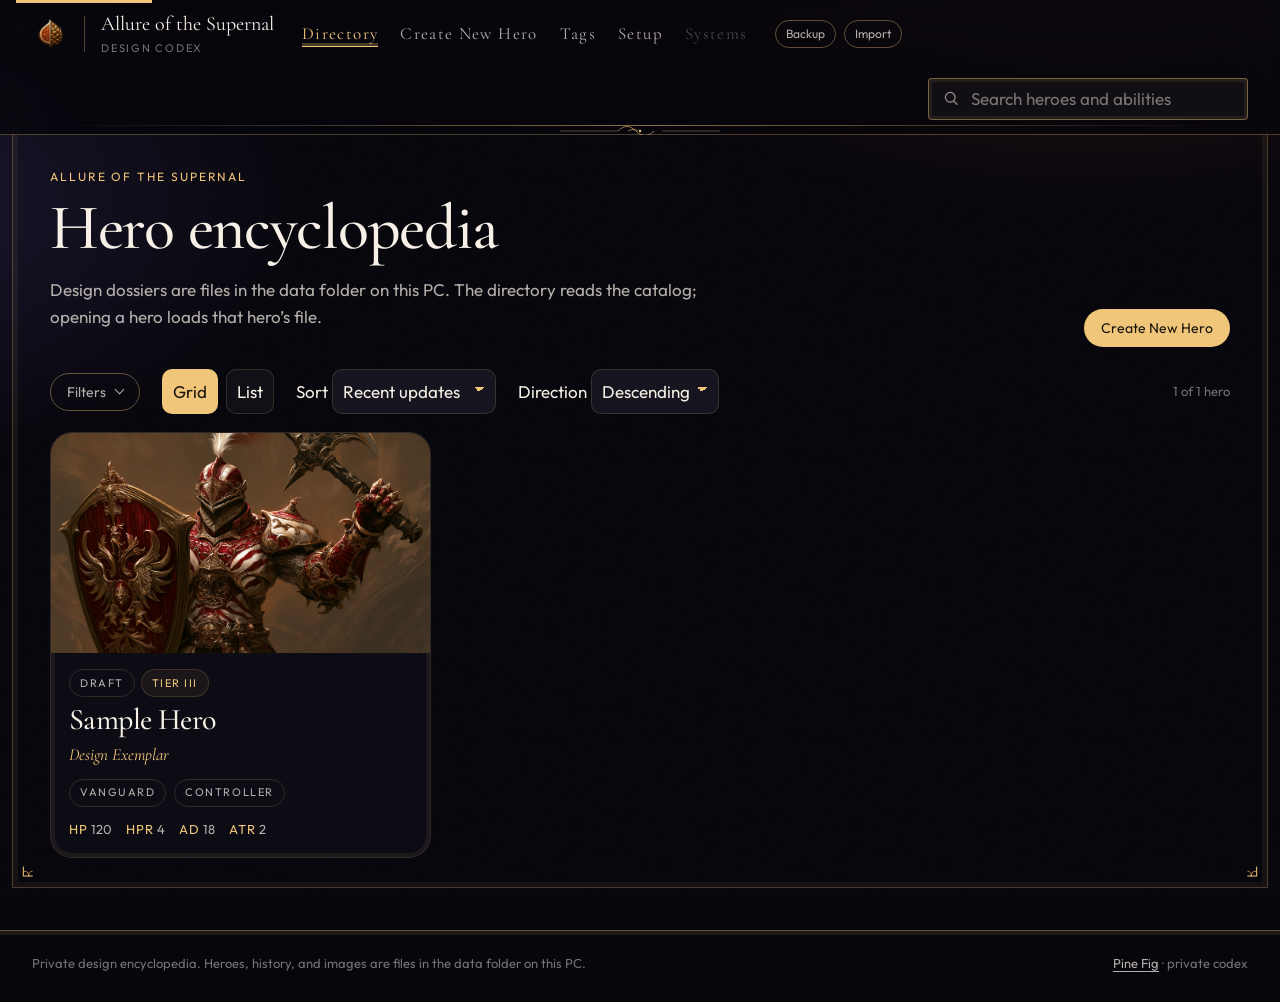
==== commit bb6ddedf: "Link studio site and wiki; add shared Setup, scroll memory and filter panel - Studio page links to t" ====
--- a/AOS wiki/index.html
+++ b/AOS wiki/index.html
@@ -25,8 +25,10 @@
 <a class="skip" href="#view">Skip to content</a>
 
 <header class="nav">
+  <a class="studio-link" href="../index.html" title="Pine Fig studio site">
+    <img src="../pinefig%20logo.png" alt="Pine Fig studio">
+  </a>
   <a class="brand" href="#/">
-    <img src="../pinefig%20logo.png" alt="">
     <span>
       <span class="name">Allure of the Supernal</span>
       <span class="sub">Design codex</span>
@@ -36,6 +38,7 @@
     <a href="#/" data-nav="home">Directory</a>
     <a href="#/create" data-nav="create">Create New Hero</a>
     <a href="#/taxonomy" data-nav="taxonomy">Tags</a>
+    <a href="#/setup" data-nav="setup">Setup</a>
     <span class="soon" title="Held until this layout is approved">Systems</span>
   </nav>
   <div class="nav-actions">
@@ -51,7 +54,12 @@
   </form>
 </header>
 
-<main id="view"></main>
+<main id="view" aria-busy="true">
+  <div class="loading-state" role="status">
+    <span class="loading-mark" aria-hidden="true"></span>
+    <span>Opening the codex…</span>
+  </div>
+</main>
 
 <template id="tpl-hero">
   <div class="wrap">
@@ -116,7 +124,7 @@
 
 <footer class="site">
   <span>Private design encyclopedia. Heroes, history, and images are files in the data folder on this PC.</span>
-  <span>Pine Fig · private codex</span>
+  <span><a href="../index.html">Pine Fig</a> · private codex</span>
 </footer>
 
 <div id="modal-root"></div>
@@ -137,6 +145,7 @@
 <script src="js/home.js"></script>
 <script src="js/history-view.js"></script>
 <script src="js/taxonomy.js"></script>
+<script src="js/setup-page.js"></script>
 <script src="js/editor.js"></script>
 <script src="js/router.js"></script>
 <script src="js/app.js"></script>
--- a/AOS wiki/css/design-system.css
+++ b/AOS wiki/css/design-system.css
@@ -131,18 +131,30 @@
       transparent 100%) left top / 100% 1px no-repeat,
     url("data:image/svg+xml,%3Csvg xmlns='http://www.w3.org/2000/svg' viewBox='0 0 160 10' preserveAspectRatio='xMidYMid meet'%3E%3Cpath d='M0 5h58M102 5h58' stroke='%23f0c67a' stroke-opacity='.55' stroke-width='.6'/%3E%3Cpath d='M58 5c6-6 12-6 18 0s12 6 18 0M68 5c3-2 7-2 10 0' fill='none' stroke='%23f0c67a' stroke-opacity='.85' stroke-width='.7'/%3E%3Ccircle cx='80' cy='5' r='1.2' fill='%23f0c67a'/%3E%3C/svg%3E") center 1px / 160px 10px no-repeat;
 }
-.brand {
-  display: flex;
-  align-items: center;
-  gap: 12px;
-  text-decoration: none;
-  min-width: max-content;
-}
-.brand img {
+/* Studio mark links back to the Pine Fig site; the title beside it is the codex home. */
+.studio-link {
+  display: flex;
+  align-items: center;
+  padding-right: 16px;
+  margin-right: -12px;
+  border-right: 1px solid var(--line-strong);
+  opacity: 0.85;
+  transition: opacity 0.15s ease;
+}
+.studio-link:hover,
+.studio-link:focus-visible { opacity: 1; }
+.studio-link img {
   width: 36px;
   height: 36px;
   border-radius: 8px;
   object-fit: cover;
+}
+.brand {
+  display: flex;
+  align-items: center;
+  gap: 12px;
+  text-decoration: none;
+  min-width: max-content;
 }
 .brand .name {
   font-family: var(--serif);
@@ -241,6 +253,47 @@
   margin: 0 auto;
 }
 main { position: relative; z-index: 1; }
+
+/* ---------- loading ---------- */
+.loading-state {
+  display: flex;
+  flex-direction: column;
+  align-items: center;
+  justify-content: center;
+  gap: 18px;
+  min-height: 60vh;
+  color: var(--cream-faint);
+  font-family: var(--serif);
+  font-size: 20px;
+  letter-spacing: 0.04em;
+}
+.loading-mark {
+  width: 44px;
+  height: 44px;
+  border-radius: 50%;
+  border: 2px solid var(--line);
+  border-top-color: var(--gold);
+  animation: codex-spin 0.9s linear infinite;
+}
+/* A page that takes a moment to swap in dims the old one and shows the same mark. */
+#view.is-loading > * { opacity: 0.35; transition: opacity 0.2s ease; pointer-events: none; }
+#view.is-loading::after {
+  content: "";
+  position: fixed;
+  left: 50%;
+  top: 50%;
+  width: 44px;
+  height: 44px;
+  margin: -22px 0 0 -22px;
+  border-radius: 50%;
+  border: 2px solid var(--line);
+  border-top-color: var(--gold);
+  animation: codex-spin 0.9s linear infinite;
+}
+@keyframes codex-spin { to { transform: rotate(360deg); } }
+@media (prefers-reduced-motion: reduce) {
+  .loading-mark, #view.is-loading::after { animation-duration: 2.4s; }
+}
 
 .kicker {
   display: flex;
@@ -854,6 +907,8 @@
   color: var(--cream-faint);
   font-size: 13px;
 }
+footer.site a { color: var(--cream-dim); text-underline-offset: 3px; }
+footer.site a:hover { color: var(--gold); }
 
 @media (max-width: 980px) {
   .profile-row, .dossier, .ability-card, .detail-grid, .related, .ability-dock { grid-template-columns: 1fr; justify-content: stretch; }
@@ -867,10 +922,19 @@
   .ability-dock { overflow-x: visible; }
   .nav { height: auto; flex-wrap: wrap; padding: 14px 18px; gap: 12px; }
   .search { width: 100%; margin-left: 0; }
+  .studio-link { margin-right: 0; padding-right: 12px; }
   .wrap { width: min(1180px, calc(100% - 36px)); }
 }
 @media (max-width: 640px) {
-  .nav-links { display: none; }
+  /* Keep Directory / Create / Tags reachable on phones: own row, scrolls sideways if needed. */
+  .nav-links { order: 3; width: 100%; gap: 18px; overflow-x: auto; white-space: nowrap; }
+  .nav-links a, .nav-links span { font-size: 15px; }
+  /* Three stacked rows are too tall to pin on a phone; the header scrolls away with the page. */
+  .nav { position: static; padding: 12px 16px; gap: 10px 12px; }
+  .nav-actions { margin-left: auto; }
+  .brand .name { font-size: 17px; }
+  .brand .sub { font-size: 10px; }
+  .section-head h2 { font-size: 32px; }
   .hero h1 { font-size: 64px; }
 }
 @media (prefers-reduced-motion: reduce) {
--- a/AOS wiki/css/editor.css
+++ b/AOS wiki/css/editor.css
@@ -10,7 +10,8 @@
   grid-template-columns: repeat(auto-fit, minmax(220px, 1fr));
 }
 
-#view { min-height: 60vh; }
+/* Fills the screen so the footer stays at the bottom while a page loads. */
+#view { min-height: calc(100vh - var(--nav-h) - 72px); }
 
 /* ---- native-widget visibility fixes (force dark palette) ---- */
 input, textarea, select, button {
@@ -240,6 +241,40 @@
   margin: 18px 0;
   align-items: end;
 }
+.dir-toolbar { align-items: center; }
+.dir-filters {
+  padding: 18px 20px;
+  border: 1px solid var(--line);
+  border-radius: 16px;
+  background: var(--panel);
+}
+.dir-filters[hidden] { display: none; }
+.filter-toggle { gap: 8px; }
+.filter-toggle[aria-expanded="true"] { color: var(--cream); border-color: var(--gold); }
+.filter-toggle::after {
+  content: "";
+  width: 6px;
+  height: 6px;
+  margin-left: 2px;
+  border-right: 1.5px solid currentColor;
+  border-bottom: 1.5px solid currentColor;
+  transform: translateY(-2px) rotate(45deg);
+  transition: transform 0.15s ease;
+}
+.filter-toggle[aria-expanded="true"]::after { transform: translateY(1px) rotate(-135deg); }
+.filter-count {
+  display: inline-grid;
+  place-items: center;
+  min-width: 20px;
+  height: 20px;
+  padding: 0 6px;
+  border-radius: 999px;
+  background: var(--gold);
+  color: #1a140c;
+  font-size: 12px;
+  font-weight: 600;
+}
+.dir-count { margin-left: auto; color: var(--cream-faint); font-size: 13px; }
 .filter-block { min-width: 180px; }
 .mini-label, .hint {
   display: block;
@@ -560,9 +595,82 @@
 .history { margin-top: 12px; }
 .history li { grid-template-columns: 64px 1fr; }
 
+/* ---------- setup page ---------- */
+.setup-block {
+  margin: 28px 0;
+  padding: 22px 24px;
+  border: 1px solid var(--line);
+  border-radius: var(--radius);
+  background: var(--panel);
+}
+.setup-block .hint { margin: 0 0 16px; }
+.setup-fields { display: grid; gap: 12px; align-content: start; }
+.setup-fields label { display: grid; gap: 6px; color: var(--cream-dim); font-size: 13px; }
+.setup-board {
+  display: grid;
+  grid-template-columns: minmax(0, 1fr) minmax(220px, 300px);
+  gap: 28px;
+  align-items: start;
+}
+.setup-stat-row {
+  display: grid;
+  grid-template-columns: 90px minmax(120px, 1fr) minmax(160px, 2fr) 110px auto;
+  gap: 10px;
+  align-items: center;
+  padding: 8px 0;
+  border-top: 1px solid var(--line);
+}
+.setup-stat-head { border-top: 0; color: var(--gold); font-size: 11px; letter-spacing: 0.16em; text-transform: uppercase; }
+.stat-id { color: var(--gold); letter-spacing: 0.08em; font-weight: 600; }
+.stat-id-input { width: 90px; text-transform: uppercase; }
+.row-actions { display: flex; gap: 6px; }
+.setup-themes { display: grid; grid-template-columns: repeat(auto-fill, minmax(260px, 1fr)); gap: 16px; }
+.setup-theme {
+  display: grid;
+  gap: 14px;
+  padding: 16px;
+  border-radius: 16px;
+  border: 1px solid var(--t-accent);
+  box-shadow: 0 0 24px -12px var(--t-accent);
+}
+.theme-swatch { display: flex; height: 36px; border-radius: 10px; overflow: hidden; }
+.theme-swatch span:first-child { flex: 2; background: var(--t-accent); }
+.theme-swatch span:last-child { flex: 1; background: var(--t-accent-2); }
+.setup-theme input[type="color"] { width: 100%; height: 38px; padding: 2px; cursor: pointer; }
+.setup-actions {
+  position: sticky;
+  bottom: 16px;
+  z-index: 5;
+  display: flex;
+  justify-content: flex-end;
+  align-items: center;
+  gap: 10px;
+  padding: 12px 16px;
+  border-radius: 16px;
+  border: 1px solid var(--line);
+  background: rgba(16, 14, 24, 0.96);
+}
+.setup-actions .dirty-note { margin-right: auto; color: var(--cream-faint); font-size: 13px; }
+.setup-actions.is-dirty { border-color: var(--gold); }
+.setup-actions.is-dirty .dirty-note { color: var(--ember); }
+
+@media (max-width: 980px) {
+  .setup-board { grid-template-columns: 1fr; }
+  .setup-stat-row { grid-template-columns: 70px 1fr; }
+  .setup-stat-head { display: none; }
+  .row-actions { grid-column: 1 / -1; }
+}
+
 @media (max-width: 980px) {
   .hero-dir, .recent-row, .form-grid, .wizard, .diff-list li, .diff-text, .link-row {
     grid-template-columns: 1fr;
   }
   .edit-bar, .wrap { width: min(1180px, calc(100% - 36px)); }
 }
+@media (max-width: 640px) {
+  .edit-bar { top: 10px; width: calc(100% - 32px); }
+  .dir-head { flex-direction: column; align-items: flex-start; }
+  .dir-filters { padding: 14px; }
+  .filter-block { min-width: 0; width: 100%; }
+  .stat-range input { width: 72px; }
+}
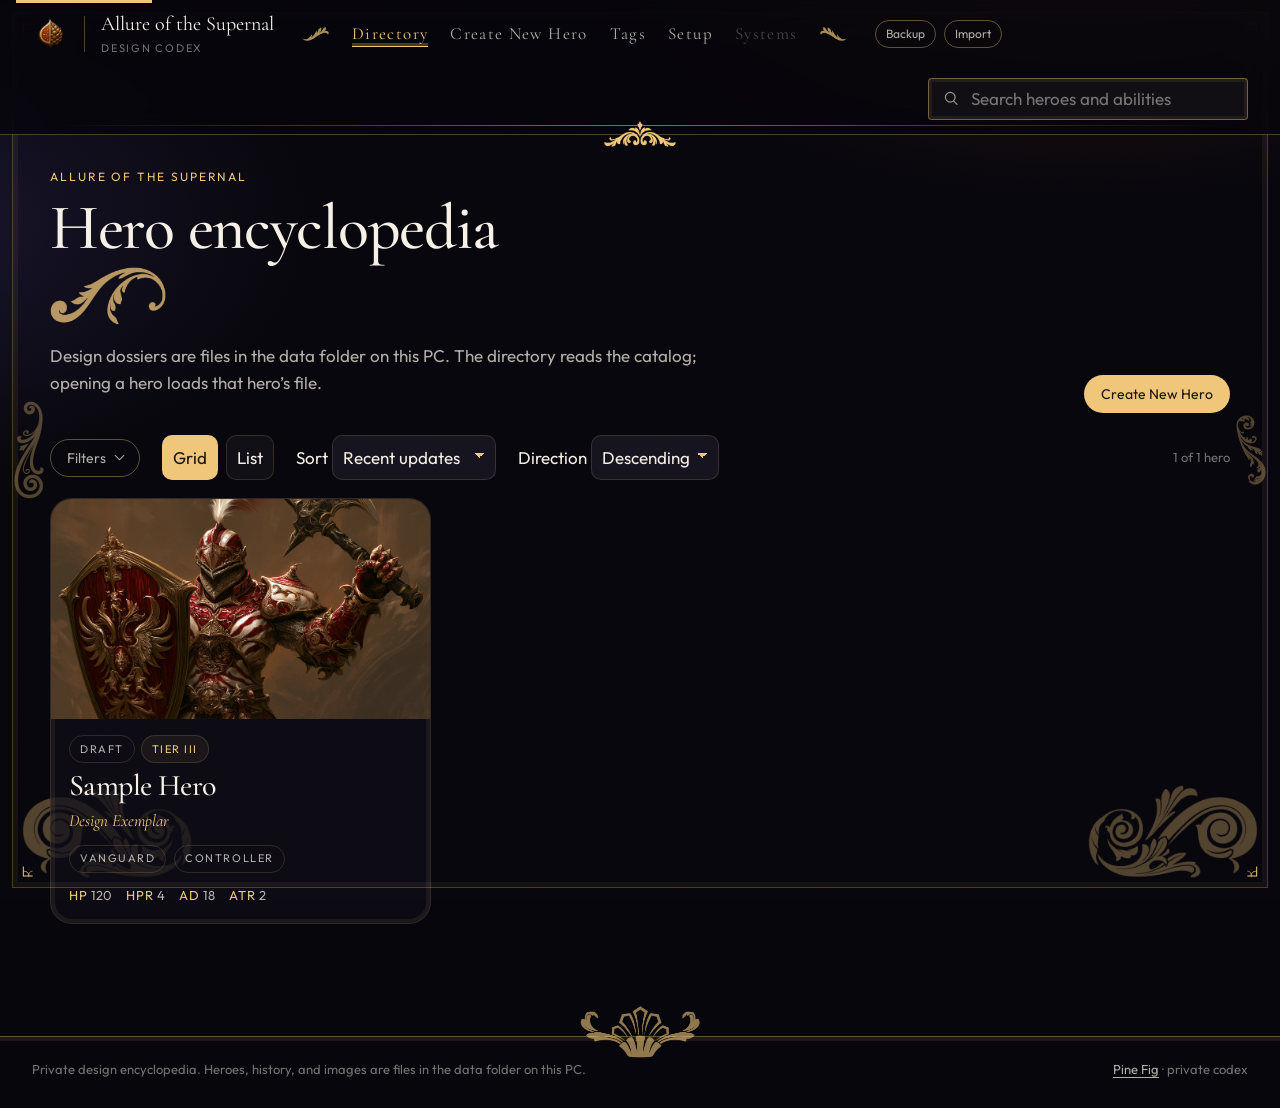
==== commit f14482f5: "Add ornaments from pattern.jpg to the wiki UI - Cut all 19 ornaments from images/pattern.jpg into im" ====
--- a/AOS wiki/index.html
+++ b/AOS wiki/index.html
@@ -10,6 +10,7 @@
 <link rel="preconnect" href="https://fonts.googleapis.com">
 <link rel="preconnect" href="https://fonts.gstatic.com" crossorigin>
 <link href="https://fonts.googleapis.com/css2?family=Cormorant+Garamond:ital,wght@0,500;0,600;0,700;1,500&family=Outfit:wght@300;400;500;600&display=swap" rel="stylesheet">
+<link rel="stylesheet" href="css/ornaments.css">
 <link rel="stylesheet" href="css/design-system.css">
 <link rel="stylesheet" href="css/editor.css">
 </head>
@@ -23,6 +24,12 @@
   </filter>
 </svg>
 <a class="skip" href="#view">Skip to content</a>
+<div class="edge-ornaments" aria-hidden="true">
+  <span class="edge-corner edge-bl"></span>
+  <span class="edge-corner edge-br"></span>
+  <span class="edge-vine edge-l"></span>
+  <span class="edge-vine edge-r"></span>
+</div>
 
 <header class="nav">
   <a class="studio-link" href="../index.html" title="Pine Fig studio site">
--- a/AOS wiki/css/ornaments.css
+++ b/AOS wiki/css/ornaments.css
@@ -0,0 +1,17 @@
+/* Generated by build_ornaments.py from images/ornaments/*.png. Do not edit by hand. */
+:root {
+  --orn-leaf: url("[data-uri]");
+  --orn-divider: url("[data-uri]");
+  --orn-sweep: url("[data-uri]");
+  --orn-rosette: url("[data-uri]");
+  --orn-pendant: url("[data-uri]");
+  --orn-shell: url("[data-uri]");
+  --orn-corner-swirl: url("[data-uri]");
+  --orn-vine-left: url("[data-uri]");
+  --orn-vine-right: url("[data-uri]");
+  --orn-plume: url("[data-uri]");
+  --orn-flourish: url("[data-uri]");
+  --orn-feather: url("[data-uri]");
+  --orn-sprig: url("[data-uri]");
+  --orn-swirl: url("[data-uri]");
+}
--- a/AOS wiki/css/design-system.css
+++ b/AOS wiki/css/design-system.css
@@ -128,8 +128,38 @@
       rgba(240, 198, 122, 0.0) 4%,
       rgba(240, 198, 122, 0.55) 50%,
       rgba(240, 198, 122, 0.0) 96%,
-      transparent 100%) left top / 100% 1px no-repeat,
-    url("data:image/svg+xml,%3Csvg xmlns='http://www.w3.org/2000/svg' viewBox='0 0 160 10' preserveAspectRatio='xMidYMid meet'%3E%3Cpath d='M0 5h58M102 5h58' stroke='%23f0c67a' stroke-opacity='.55' stroke-width='.6'/%3E%3Cpath d='M58 5c6-6 12-6 18 0s12 6 18 0M68 5c3-2 7-2 10 0' fill='none' stroke='%23f0c67a' stroke-opacity='.85' stroke-width='.7'/%3E%3Ccircle cx='80' cy='5' r='1.2' fill='%23f0c67a'/%3E%3C/svg%3E") center 1px / 160px 10px no-repeat;
+      transparent 100%) left top / 100% 1px no-repeat;
+}
+/* Divider ornament centred on the menu's bottom rule. */
+.nav::before {
+  content: "";
+  position: absolute;
+  left: 50%;
+  bottom: -13px;
+  width: 72px;
+  height: 26px;
+  transform: translateX(-50%);
+  pointer-events: none;
+  background: var(--accent);
+  -webkit-mask: var(--orn-divider) center / contain no-repeat;
+  mask: var(--orn-divider) center / contain no-repeat;
+}
+/* A mirrored pair of leaves frames the menu links. */
+.nav-links::before,
+.nav-links::after {
+  content: "";
+  flex: none;
+  width: 28px;
+  height: 14px;
+  opacity: 0.7;
+  background: var(--accent);
+  -webkit-mask: var(--orn-leaf) center / contain no-repeat;
+  mask: var(--orn-leaf) center / contain no-repeat;
+}
+.nav-links::before { transform: scaleX(-1); }
+/* Below this the menu needs the room; the leaves would push it onto two rows. */
+@media (max-width: 1099px) {
+  .nav-links::before, .nav-links::after { display: none; }
 }
 /* Studio mark links back to the Pine Fig site; the title beside it is the codex home. */
 .studio-link {
@@ -267,13 +297,20 @@
   font-size: 20px;
   letter-spacing: 0.04em;
 }
+/* ---------- ornaments ----------
+   Cut from images/pattern.jpg into white-on-transparent PNGs (images/ornaments/),
+   embedded as --orn-* variables in css/ornaments.css. Used as masks so they take the hero's theme accent colour. The source is 612px,
+   so keep each one small (about 150px wide at most) or it turns soft. */
+.loading-mark,
+#view.is-loading::after { --ornament: var(--orn-rosette); }
+
 .loading-mark {
-  width: 44px;
-  height: 44px;
-  border-radius: 50%;
-  border: 2px solid var(--line);
-  border-top-color: var(--gold);
-  animation: codex-spin 0.9s linear infinite;
+  width: 56px;
+  height: 56px;
+  background: var(--accent);
+  -webkit-mask: var(--ornament) center / contain no-repeat;
+  mask: var(--ornament) center / contain no-repeat;
+  animation: codex-spin 6s linear infinite;
 }
 /* A page that takes a moment to swap in dims the old one and shows the same mark. */
 #view.is-loading > * { opacity: 0.35; transition: opacity 0.2s ease; pointer-events: none; }
@@ -282,17 +319,116 @@
   position: fixed;
   left: 50%;
   top: 50%;
-  width: 44px;
-  height: 44px;
-  margin: -22px 0 0 -22px;
-  border-radius: 50%;
-  border: 2px solid var(--line);
-  border-top-color: var(--gold);
-  animation: codex-spin 0.9s linear infinite;
+  width: 56px;
+  height: 56px;
+  margin: -28px 0 0 -28px;
+  background: var(--accent);
+  -webkit-mask: var(--ornament) center / contain no-repeat;
+  mask: var(--ornament) center / contain no-repeat;
+  animation: codex-spin 6s linear infinite;
 }
 @keyframes codex-spin { to { transform: rotate(360deg); } }
 @media (prefers-reduced-motion: reduce) {
-  .loading-mark, #view.is-loading::after { animation-duration: 2.4s; }
+  .loading-mark, #view.is-loading::after { animation: none; }
+}
+
+/* Page edges: swirls in the bottom corners and vines halfway down each side.
+   Fixed to the window and drawn behind the content (main is z-index 1). */
+.edge-ornaments {
+  position: fixed;
+  inset: 12px;
+  z-index: 0;
+  pointer-events: none;
+}
+.edge-ornaments span {
+  position: absolute;
+  opacity: 0.32;
+  background: var(--accent);
+}
+.edge-corner {
+  bottom: 10px;
+  width: 170px;
+  height: 94px;
+  -webkit-mask: var(--orn-corner-swirl) left bottom / contain no-repeat;
+  mask: var(--orn-corner-swirl) left bottom / contain no-repeat;
+}
+.edge-bl { left: 10px; }
+.edge-br { right: 10px; transform: scaleX(-1); }
+.edge-vine {
+  top: 50%;
+  width: 30px;
+  height: 120px;
+  margin-top: -60px;
+}
+.edge-l {
+  left: 2px;
+  -webkit-mask: var(--orn-vine-left) center / contain no-repeat;
+  mask: var(--orn-vine-left) center / contain no-repeat;
+}
+.edge-r {
+  right: 2px;
+  -webkit-mask: var(--orn-vine-right) center / contain no-repeat;
+  mask: var(--orn-vine-right) center / contain no-repeat;
+}
+/* Vines need a real side margin (content is max 1180px wide); corners shrink, then go below 1024px. */
+@media (max-width: 1279px) {
+  .edge-vine { display: none; }
+  .edge-corner { width: 110px; height: 61px; opacity: 0.22; }
+}
+@media (max-width: 1023px) {
+  .edge-ornaments { display: none; }
+}
+
+/* Sweep under the page title. */
+.page-block h1::after {
+  content: "";
+  display: block;
+  width: 116px;
+  height: 58px;
+  margin-top: 8px;
+  opacity: 0.75;
+  background: var(--accent);
+  -webkit-mask: var(--orn-sweep) left center / contain no-repeat;
+  mask: var(--orn-sweep) left center / contain no-repeat;
+}
+
+/* One ornament in the top-right corner of each panel. Every panel uses a
+   different piece so no ornament repeats (hero page: Lore, Draft history;
+   Setup page: board, stats, themes). */
+.panel, .setup-block { position: relative; }
+.panel::before,
+.setup-block::before {
+  content: "";
+  position: absolute;
+  top: 14px;
+  right: 16px;
+  width: 84px;
+  height: 60px;
+  opacity: 0.28;
+  pointer-events: none;
+  background: var(--accent);
+  -webkit-mask: var(--panel-ornament) right top / contain no-repeat;
+  mask: var(--panel-ornament) right top / contain no-repeat;
+}
+/* Setup sections keep their Add button top-right, so their ornament sits bottom-right. */
+.setup-block::before { top: auto; bottom: 14px; }
+#lore { --panel-ornament: var(--orn-plume); }
+#stats { --panel-ornament: var(--orn-flourish); }
+.setup-board-block { --panel-ornament: var(--orn-feather); }
+.setup-stats-block { --panel-ornament: var(--orn-sprig); }
+.setup-themes-block { --panel-ornament: var(--orn-swirl); }
+
+/* Pendant above empty and error messages. */
+.empty-state::before {
+  content: "";
+  display: block;
+  width: 44px;
+  height: 46px;
+  margin: 0 auto 14px;
+  opacity: 0.7;
+  background: var(--accent);
+  -webkit-mask: var(--orn-pendant) center / contain no-repeat;
+  mask: var(--orn-pendant) center / contain no-repeat;
 }
 
 .kicker {
@@ -907,6 +1043,22 @@
   color: var(--cream-faint);
   font-size: 13px;
 }
+/* Shell ornament sitting on the footer rule. */
+footer.site { margin-top: 40px; }
+footer.site::before {
+  content: "";
+  position: absolute;
+  left: 50%;
+  top: -34px;
+  width: 120px;
+  height: 55px;
+  transform: translateX(-50%);
+  opacity: 0.6;
+  pointer-events: none;
+  background: var(--accent);
+  -webkit-mask: var(--orn-shell) center bottom / contain no-repeat;
+  mask: var(--orn-shell) center bottom / contain no-repeat;
+}
 footer.site a { color: var(--cream-dim); text-underline-offset: 3px; }
 footer.site a:hover { color: var(--gold); }
 
--- a/AOS wiki/css/editor.css
+++ b/AOS wiki/css/editor.css
@@ -655,10 +655,13 @@
 .setup-actions.is-dirty .dirty-note { color: var(--ember); }
 
 @media (max-width: 980px) {
+  /* Heading and its button fit on one row; the generic narrow-screen column layout pushed the heading right. */
+  .section-head.tight { flex-direction: row; align-items: center; }
   .setup-board { grid-template-columns: 1fr; }
-  .setup-stat-row { grid-template-columns: 70px 1fr; }
+  /* Narrow: id + name, then description full width, then new-hero value + buttons. */
+  .setup-stat-row { grid-template-columns: 90px 1fr; }
+  .setup-stat-row > :nth-child(3) { grid-column: 1 / -1; }
   .setup-stat-head { display: none; }
-  .row-actions { grid-column: 1 / -1; }
 }
 
 @media (max-width: 980px) {
